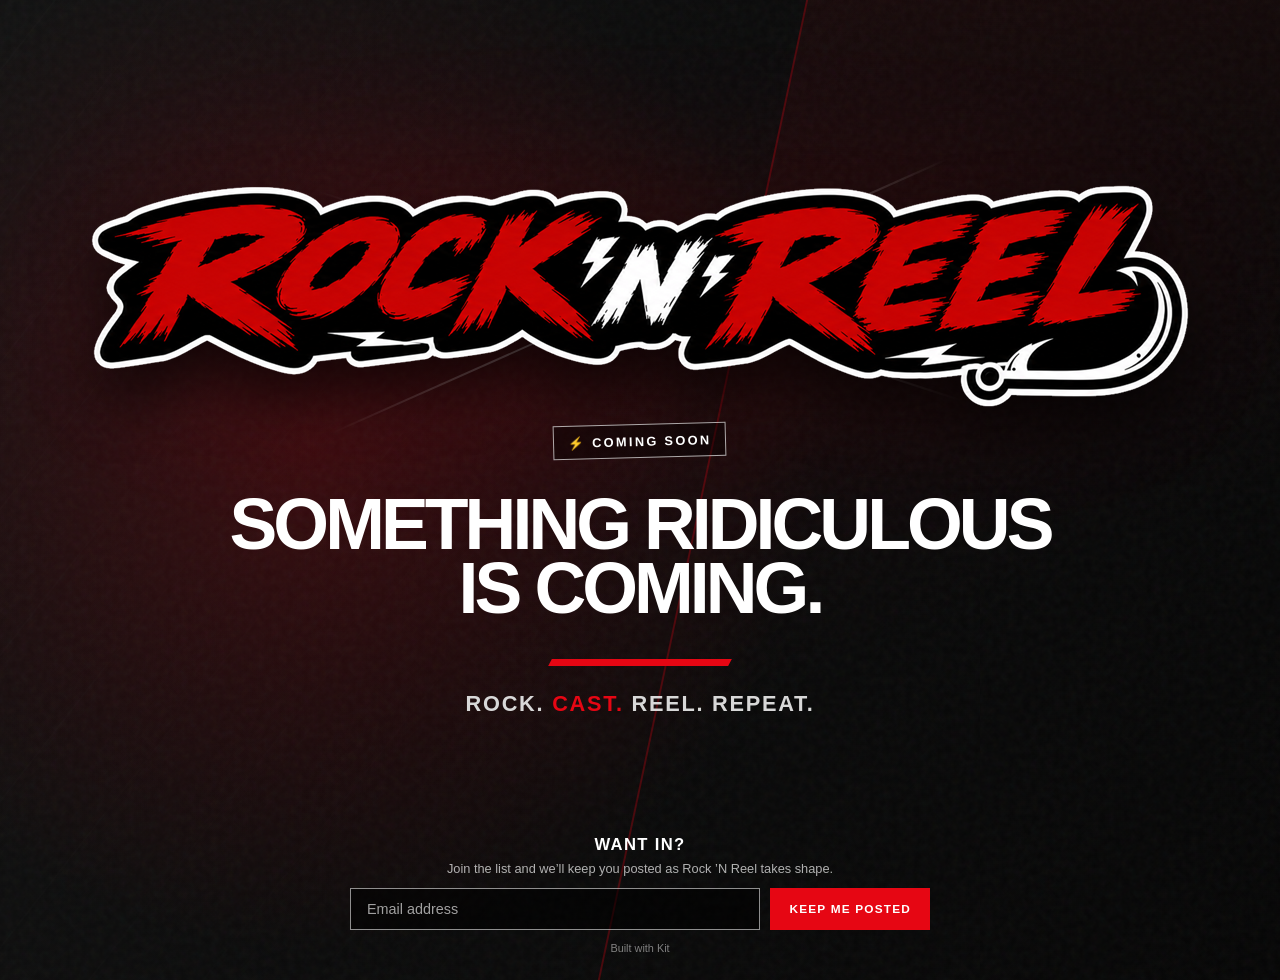
==== index.html @ 880ec42e "Fix Kit signup form structure" ====
<!doctype html>
<html lang="en">
<head>
  <meta charset="utf-8">
  <meta name="viewport" content="width=device-width, initial-scale=1">
  <title>Rock ’N Reel - Coming Soon</title>
  <meta name="description" content="Something ridiculous is coming. Rock. Cast. Reel. Repeat.">
  <meta name="theme-color" content="#0a0a0a">

  <link rel="icon" href="favicon-32.png" sizes="32x32" type="image/png">
  <link rel="shortcut icon" href="rock-n-reel-favicon.ico">
  <link rel="apple-touch-icon" href="webclip-180.png">
  <link rel="stylesheet" href="style.css">
  <script>
    document.addEventListener("DOMContentLoaded", function () {
      const hostname = window.location.hostname.toLowerCase();
      const isLiveSite = hostname === "getrockandreel.com" || hostname === "www.getrockandreel.com";
      const signupForm = document.querySelector(".signup-form");

      if (isLiveSite) {
        const kitScript = document.createElement("script");
        kitScript.src = "https://f.convertkit.com/ckjs/ck.5.js";
        document.head.appendChild(kitScript);
        return;
      }

      if (signupForm) {
        signupForm.addEventListener("submit", function (event) {
          event.preventDefault();
        });
      }
    });
  </script>
</head>
<body>
  <main class="teaser teaser-home">
    <div class="noise" aria-hidden="true"></div>

    <section class="hero" aria-labelledby="teaser-heading">
      <div class="hero-art">
        <span class="burst burst-one"></span>
        <span class="burst burst-two"></span>
        <img class="hero-logo" src="assets/rock-n-reel-h-logo.png" width="1120" height="244" alt="Rock ’N Reel">
      </div>

      <div class="hero-copy">
        <p class="eyebrow"><span aria-hidden="true">⚡</span> Coming Soon</p>
        <h1 id="teaser-heading">Something ridiculous<br>is coming.</h1>
        <p class="tagline">Rock. <span>Cast.</span> Reel. Repeat.</p>
      </div>

      <div class="signup">
        <h2>Want in?</h2>
        <p>Join the list and we’ll keep you posted as Rock ’N Reel takes shape.</p>

        <form
          action="https://app.kit.com/forms/9862928/subscriptions"
          class="seva-form formkit-form signup-form"
          method="post"
          data-sv-form="9862928"
          data-uid="51ef95fc87"
          data-format="inline"
          data-version="5"
          data-options="{&quot;settings&quot;:{&quot;after_subscribe&quot;:{&quot;action&quot;:&quot;message&quot;,&quot;success_message&quot;:&quot;You’re in. One quick email confirmation and you’re officially on the list.&quot;,&quot;redirect_url&quot;:&quot;&quot;},&quot;analytics&quot;:{&quot;google&quot;:null,&quot;fathom&quot;:null,&quot;facebook&quot;:null,&quot;segment&quot;:null,&quot;pinterest&quot;:null,&quot;sparkloop&quot;:null,&quot;googletagmanager&quot;:null},&quot;modal&quot;:{&quot;trigger&quot;:&quot;timer&quot;,&quot;scroll_percentage&quot;:null,&quot;timer&quot;:5,&quot;devices&quot;:&quot;all&quot;,&quot;show_once_every&quot;:15},&quot;powered_by&quot;:{&quot;show&quot;:true,&quot;url&quot;:&quot;https://kit.com/features/forms?utm_campaign=poweredby&amp;utm_content=form&amp;utm_medium=referral&amp;utm_source=dynamic&quot;},&quot;recaptcha&quot;:{&quot;enabled&quot;:true},&quot;return_visitor&quot;:{&quot;action&quot;:&quot;hide&quot;,&quot;custom_content&quot;:&quot;&quot;},&quot;slide_in&quot;:{&quot;display_in&quot;:&quot;bottom_right&quot;,&quot;trigger&quot;:&quot;timer&quot;,&quot;scroll_percentage&quot;:null,&quot;timer&quot;:5,&quot;devices&quot;:&quot;all&quot;,&quot;show_once_every&quot;:15},&quot;sticky_bar&quot;:{&quot;display_in&quot;:&quot;top&quot;,&quot;trigger&quot;:&quot;timer&quot;,&quot;scroll_percentage&quot;:null,&quot;timer&quot;:5,&quot;devices&quot;:&quot;all&quot;,&quot;show_once_every&quot;:15}},&quot;version&quot;:&quot;5&quot;}"
          min-width="400 500 600 700 800"
        >
          <div data-style="clean">
            <ul class="formkit-alert formkit-alert-error" data-element="errors" data-group="alert" aria-live="polite"></ul>
            <div class="seva-fields formkit-fields" data-element="fields" data-stacked="false">
              <div class="formkit-field">
                <label class="visually-hidden" for="signup-email">Email address</label>
                <input id="signup-email" class="formkit-input" name="email_address" type="email" autocomplete="email" placeholder="Email address" required>
              </div>
              <button class="formkit-submit" data-element="submit" type="submit">
                <div class="formkit-spinner" aria-hidden="true"><div></div><div></div><div></div></div>
                <span>Keep Me Posted</span>
              </button>
            </div>
            <div class="formkit-powered-by-convertkit-container">
              <a class="formkit-powered-by-convertkit" href="https://kit.com/features/forms?utm_campaign=poweredby&amp;utm_content=form&amp;utm_medium=referral&amp;utm_source=dynamic" data-element="powered-by" data-variant="dark" target="_blank" rel="nofollow noopener">Built with Kit</a>
            </div>
          </div>
        </form>
      </div>
    </section>
  </main>
</body>
</html>
---- style.css ----
:root {
  --rock-red: #e60613;
  --jet-black: #0a0a0a;
  --pure-white: #fff;
  --muted-white: #d8d8d8;
}

* { box-sizing: border-box; }

html,
body {
  margin: 0;
  min-height: 100%;
}

body {
  min-height: 100vh;
  overflow-x: hidden;
  background: var(--jet-black);
  color: var(--pure-white);
  font-family: Arial, Helvetica, sans-serif;
}

.teaser {
  position: relative;
  isolation: isolate;
  min-height: 100vh;
  min-height: 100svh;
  overflow: hidden;
  background:
    radial-gradient(circle at 24% 45%, rgba(230, 6, 19, 0.2), transparent 32rem),
    linear-gradient(115deg, #111 0%, var(--jet-black) 44%, #050505 100%);
}

.teaser-home {
  min-height: calc(100vh + 80px);
  min-height: calc(100svh + 80px);
}

.teaser::before,
.teaser::after {
  position: absolute;
  z-index: -1;
  content: "";
  pointer-events: none;
}

.teaser::before {
  inset: 0;
  opacity: 0.18;
  background-image: repeating-linear-gradient(128deg, transparent 0 42px, rgba(255, 255, 255, 0.05) 43px 44px, transparent 45px 90px);
  mask-image: linear-gradient(to right, #000, transparent 70%);
}

.teaser::after {
  top: -20%;
  right: -15%;
  width: 60vw;
  height: 140%;
  border-left: 2px solid rgba(230, 6, 19, 0.28);
  background: linear-gradient(155deg, rgba(230, 6, 19, 0.08), transparent 55%);
  transform: skewX(-12deg);
}

.noise {
  position: absolute;
  inset: 0;
  z-index: -1;
  opacity: 0.28;
  pointer-events: none;
  background-image: url("data:image/svg+xml,%3Csvg viewBox='0 0 160 160' xmlns='http://www.w3.org/2000/svg'%3E%3Cfilter id='n'%3E%3CfeTurbulence type='fractalNoise' baseFrequency='.8' numOctaves='3' stitchTiles='stitch'/%3E%3C/filter%3E%3Crect width='100%25' height='100%25' filter='url(%23n)' opacity='.16'/%3E%3C/svg%3E");
}

.hero {
  position: relative;
  width: min(100%, 1400px);
  min-height: 100vh;
  min-height: 100svh;
  margin: 0 auto;
  padding: clamp(28px, 5vh, 58px) clamp(24px, 6vw, 92px) clamp(30px, 6vh, 68px);
  display: flex;
  flex-direction: column;
  align-items: center;
  justify-content: center;
  gap: clamp(2px, 0.7vh, 8px);
  text-align: center;
}

.hero-art {
  position: relative;
  display: grid;
  place-items: center;
  width: 100%;
  min-width: 0;
}

.hero-art::before {
  position: absolute;
  width: min(82vw, 1050px);
  height: 60%;
  border-radius: 50%;
  content: "";
  background: var(--rock-red);
  filter: blur(95px);
  opacity: 0.18;
}

.hero-logo {
  position: relative;
  display: block;
  width: min(92vw, 1120px);
  height: auto;
  filter: drop-shadow(0 28px 30px rgba(0, 0, 0, 0.65));
  opacity: 0;
  animation: logo-in 850ms cubic-bezier(.16, 1, .3, 1) 100ms forwards;
}

.burst {
  position: absolute;
  width: 60%;
  height: 2px;
  background: linear-gradient(90deg, transparent, rgba(255, 255, 255, 0.55), transparent);
}

.burst-one { transform: rotate(18deg); }
.burst-two { transform: rotate(-24deg); }

.hero-copy {
  position: relative;
  z-index: 1;
  display: flex;
  flex-direction: column;
  align-items: center;
}

.eyebrow {
  width: fit-content;
  margin: 0 0 clamp(20px, 3vw, 34px);
  padding: 9px 14px 8px;
  border: 1px solid rgba(255, 255, 255, 0.65);
  background: rgba(0, 0, 0, 0.35);
  font-size: clamp(0.72rem, 1vw, 0.88rem);
  font-weight: 800;
  letter-spacing: 0.18em;
  text-transform: uppercase;
  transform: rotate(-1.5deg);
}

.eyebrow span,
.tagline span { color: var(--rock-red); }

h1 {
  max-width: 960px;
  margin: 0;
  font-size: clamp(2.6rem, 5.6vw, 5.8rem);
  line-height: 0.9;
  letter-spacing: -0.055em;
  text-transform: uppercase;
  text-wrap: balance;
}

h1::after {
  display: block;
  width: min(180px, 32%);
  height: 7px;
  margin: clamp(24px, 3vw, 38px) auto 0;
  content: "";
  background: var(--rock-red);
  transform: skewX(-28deg);
}

.tagline {
  margin: clamp(20px, 2vw, 30px) 0 0;
  color: var(--muted-white);
  font-size: clamp(1.05rem, 1.7vw, 1.55rem);
  font-weight: 700;
  letter-spacing: 0.08em;
  text-transform: uppercase;
}

.signup {
  position: absolute;
  left: 50%;
  bottom: -56px;
  width: min(calc(100% - 48px), 580px);
  transform: translateX(-50%);
}

.signup h2 {
  margin: 0;
  font-size: clamp(0.96rem, 1.3vw, 1.12rem);
  letter-spacing: 0.08em;
  text-transform: uppercase;
}

.signup > p {
  margin: 5px 0 10px;
  color: rgba(255, 255, 255, 0.68);
  font-size: clamp(0.78rem, 1vw, 0.88rem);
  line-height: 1.4;
}

.signup-form {
  width: 100%;
  max-width: none;
  margin: 0;
}

.signup-form .formkit-fields {
  display: grid;
  grid-template-columns: minmax(0, 1fr) auto;
  gap: 10px;
}

.signup-form .formkit-field {
  min-width: 0;
}

.signup-form .formkit-input {
  width: 100%;
  height: 42px;
  margin: 0;
  padding: 0 16px;
  border: 1px solid rgba(255, 255, 255, 0.55);
  border-radius: 0;
  outline: none;
  background: rgba(0, 0, 0, 0.56);
  color: var(--pure-white);
  font: inherit;
  font-size: 0.9rem;
  transition: border-color 160ms ease, box-shadow 160ms ease;
}

.signup-form .formkit-input::placeholder {
  color: rgba(255, 255, 255, 0.62);
}

.signup-form .formkit-input:focus {
  border-color: var(--pure-white);
  box-shadow: 0 0 0 2px var(--rock-red);
}

.signup-form .formkit-submit {
  position: relative;
  min-height: 42px;
  margin: 0;
  padding: 0 18px;
  border: 1px solid var(--rock-red);
  border-radius: 0;
  background: var(--rock-red);
  color: var(--pure-white);
  cursor: pointer;
  font: inherit;
  font-size: 0.74rem;
  font-weight: 800;
  letter-spacing: 0.1em;
  text-transform: uppercase;
  transition: background-color 160ms ease, border-color 160ms ease, color 160ms ease;
}

.signup-form .formkit-spinner {
  position: absolute;
  inset: 0;
  display: none;
  align-items: center;
  justify-content: center;
  gap: 4px;
}

.signup-form .formkit-spinner div {
  width: 7px;
  height: 7px;
  border-radius: 50%;
  background: currentColor;
  animation: signup-pulse 900ms ease-in-out infinite alternate;
}

.signup-form .formkit-spinner div:nth-child(2) { animation-delay: 150ms; }
.signup-form .formkit-spinner div:nth-child(3) { animation-delay: 300ms; }

.signup-form .formkit-submit[data-active] .formkit-spinner {
  display: flex;
}

.signup-form .formkit-submit[data-active] > span {
  opacity: 0;
}

@keyframes signup-pulse {
  from { opacity: 0.35; transform: scale(0.75); }
  to { opacity: 1; transform: scale(1); }
}

.signup-form .formkit-submit:hover,
.signup-form .formkit-submit:focus-visible {
  border-color: var(--pure-white);
  background: var(--pure-white);
  color: var(--jet-black);
  outline: none;
}

.signup-form .formkit-alert {
  margin: 0 0 10px;
  padding: 10px 12px;
  border: 1px solid var(--rock-red);
  color: var(--pure-white);
  font-size: 0.86rem;
  line-height: 1.35;
  list-style: none;
}

.signup-form .formkit-alert:empty {
  display: none;
}

.signup-form .formkit-alert-success {
  border-color: var(--pure-white);
}

.signup-form .formkit-powered-by-convertkit-container {
  margin-top: 8px;
}

.signup-form .formkit-powered-by-convertkit {
  color: rgba(255, 255, 255, 0.48);
  font-size: 0.68rem;
  text-decoration: none;
}

.signup-form .formkit-powered-by-convertkit:hover,
.signup-form .formkit-powered-by-convertkit:focus-visible {
  color: var(--pure-white);
}

.visually-hidden {
  position: absolute;
  width: 1px;
  height: 1px;
  padding: 0;
  margin: -1px;
  overflow: hidden;
  clip: rect(0, 0, 0, 0);
  white-space: nowrap;
  border: 0;
}

@keyframes logo-in {
  from {
    opacity: 0;
    transform: translate3d(-40px, 15px, 0) rotate(-5deg) scale(0.9);
  }
  to {
    opacity: 1;
    transform: translate3d(0, 0, 0) rotate(0) scale(1);
  }
}

@media (max-width: 900px) {
  .hero {
    padding: 30px 22px 42px;
    gap: 2px;
  }

  .hero-logo { width: min(94vw, 820px); }

  h1 { font-size: clamp(2.45rem, 9vw, 4.8rem); }
}

@media (max-width: 520px) {
  .teaser-home {
    min-height: 100vh;
    min-height: 100svh;
  }

  .hero { padding: 22px 18px 30px; }
  .hero-logo { width: min(94vw, 520px); }
  .eyebrow { margin-bottom: 18px; }
  h1 { font-size: clamp(2.35rem, 12vw, 3.6rem); }
  .tagline { font-size: clamp(0.86rem, 4vw, 1.05rem); }

  .signup {
    position: static;
    width: 100%;
    margin-top: 48px;
    transform: none;
  }

  .signup-form .formkit-fields {
    grid-template-columns: 1fr;
    gap: 8px;
  }

  .signup-form .formkit-input,
  .signup-form .formkit-submit {
    min-height: 44px;
    height: 44px;
  }
}

@media (prefers-reduced-motion: reduce) {
  .hero-logo {
    opacity: 1;
    animation: none;
    transform: none;
  }

  .signup-form .formkit-spinner div {
    animation: none;
  }
}

.error-page {
  display: grid;
  place-items: center;
  padding: 32px;
}

.confirmation-page {
  display: grid;
  place-items: center;
  padding: 32px;
}

.confirmation-copy {
  display: flex;
  flex-direction: column;
  align-items: center;
  width: min(100%, 900px);
  text-align: center;
}

.confirmation-logo {
  width: min(88vw, 760px);
  height: auto;
  margin-bottom: clamp(42px, 7vh, 72px);
  filter: drop-shadow(0 24px 28px rgba(0, 0, 0, 0.6));
}

.confirmation-copy h1 {
  font-size: clamp(3.2rem, 8vw, 7rem);
}

.confirmation-copy h1::after {
  margin-right: auto;
  margin-left: auto;
}

.confirmation-message {
  margin: clamp(22px, 3vw, 34px) 0 0;
  color: var(--pure-white);
  font-size: clamp(1rem, 1.7vw, 1.35rem);
}

.confirmation-teaser {
  margin: 8px 0 0;
  color: var(--muted-white);
  font-size: clamp(0.9rem, 1.3vw, 1.05rem);
}

.error-copy {
  display: flex;
  flex-direction: column;
  align-items: center;
  max-width: 850px;
  text-align: center;
}

.error-logo {
  width: min(78vw, 460px);
  height: auto;
  margin-bottom: 34px;
}

.error-copy h1::after {
  margin-right: auto;
  margin-left: auto;
}

.home-link {
  margin-top: 30px;
  padding: 13px 18px;
  border: 1px solid var(--pure-white);
  color: var(--pure-white);
  font-weight: 800;
  letter-spacing: 0.08em;
  text-decoration: none;
  text-transform: uppercase;
  transition: background-color 160ms ease, color 160ms ease;
}

.home-link:hover,
.home-link:focus-visible {
  background: var(--pure-white);
  color: var(--jet-black);
}
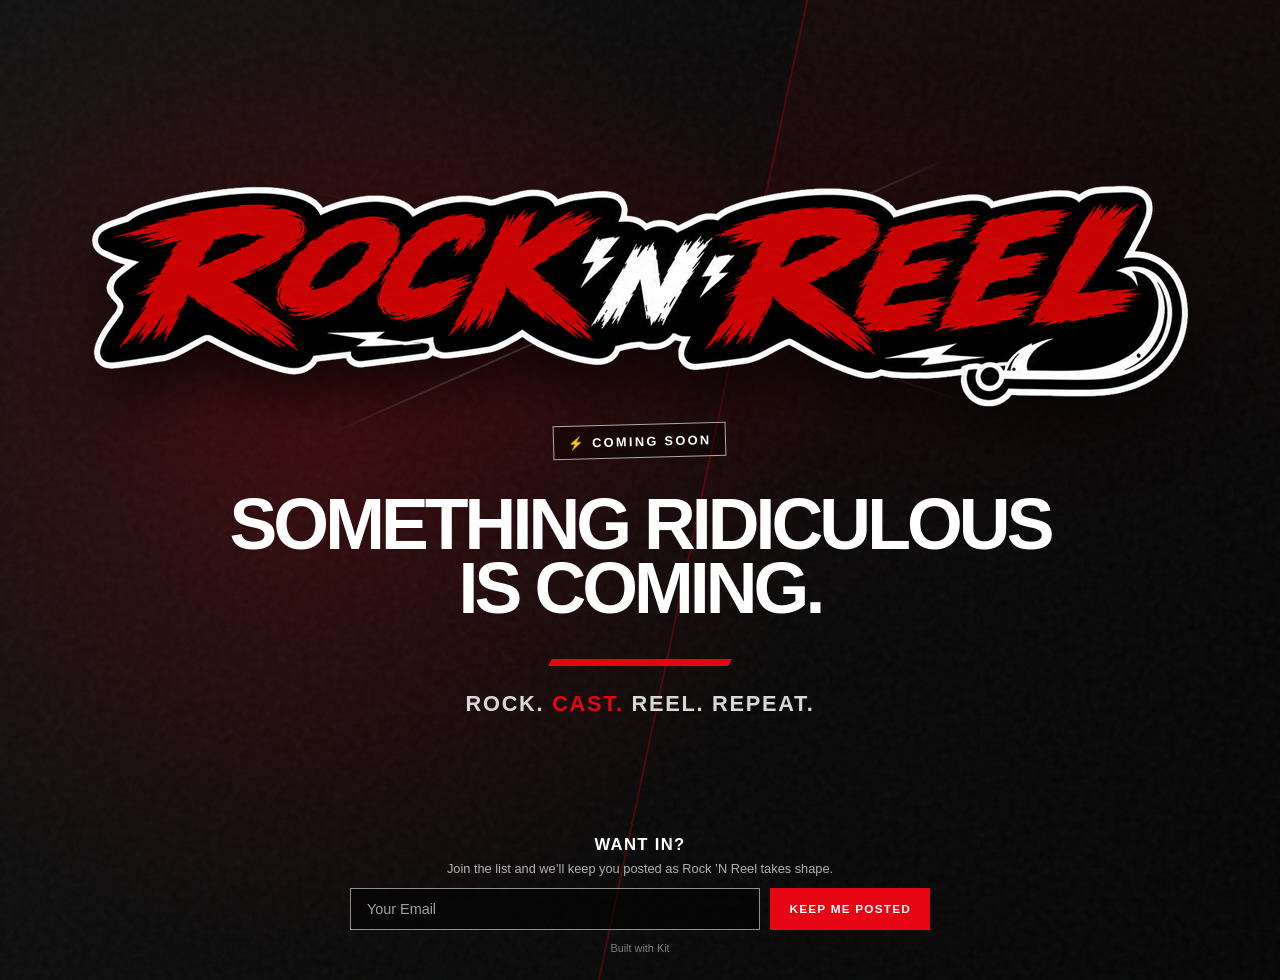
==== commit e54c4aba: "Use latest Kit signup embed behavior" ====
--- a/index.html
+++ b/index.html
@@ -12,24 +12,18 @@
   <link rel="apple-touch-icon" href="webclip-180.png">
   <link rel="stylesheet" href="style.css">
   <script>
-    document.addEventListener("DOMContentLoaded", function () {
-      const hostname = window.location.hostname.toLowerCase();
-      const isLiveSite = hostname === "getrockandreel.com" || hostname === "www.getrockandreel.com";
-      const signupForm = document.querySelector(".signup-form");
+    const rnrHostname = window.location.hostname.toLowerCase();
+    const isRnrLiveSite = rnrHostname === "getrockandreel.com" || rnrHostname === "www.getrockandreel.com";
 
-      if (isLiveSite) {
-        const kitScript = document.createElement("script");
-        kitScript.src = "https://f.convertkit.com/ckjs/ck.5.js";
-        document.head.appendChild(kitScript);
-        return;
-      }
-
-      if (signupForm) {
-        signupForm.addEventListener("submit", function (event) {
+    if (isRnrLiveSite) {
+      document.write('<script src="https://f.convertkit.com/ckjs/ck.5.js"><\/script>');
+    } else {
+      document.addEventListener("DOMContentLoaded", function () {
+        document.querySelector(".signup-form")?.addEventListener("submit", function (event) {
           event.preventDefault();
         });
-      }
-    });
+      });
+    }
   </script>
 </head>
 <body>
@@ -61,7 +55,7 @@
           data-uid="51ef95fc87"
           data-format="inline"
           data-version="5"
-          data-options="{&quot;settings&quot;:{&quot;after_subscribe&quot;:{&quot;action&quot;:&quot;message&quot;,&quot;success_message&quot;:&quot;You’re in. One quick email confirmation and you’re officially on the list.&quot;,&quot;redirect_url&quot;:&quot;&quot;},&quot;analytics&quot;:{&quot;google&quot;:null,&quot;fathom&quot;:null,&quot;facebook&quot;:null,&quot;segment&quot;:null,&quot;pinterest&quot;:null,&quot;sparkloop&quot;:null,&quot;googletagmanager&quot;:null},&quot;modal&quot;:{&quot;trigger&quot;:&quot;timer&quot;,&quot;scroll_percentage&quot;:null,&quot;timer&quot;:5,&quot;devices&quot;:&quot;all&quot;,&quot;show_once_every&quot;:15},&quot;powered_by&quot;:{&quot;show&quot;:true,&quot;url&quot;:&quot;https://kit.com/features/forms?utm_campaign=poweredby&amp;utm_content=form&amp;utm_medium=referral&amp;utm_source=dynamic&quot;},&quot;recaptcha&quot;:{&quot;enabled&quot;:true},&quot;return_visitor&quot;:{&quot;action&quot;:&quot;hide&quot;,&quot;custom_content&quot;:&quot;&quot;},&quot;slide_in&quot;:{&quot;display_in&quot;:&quot;bottom_right&quot;,&quot;trigger&quot;:&quot;timer&quot;,&quot;scroll_percentage&quot;:null,&quot;timer&quot;:5,&quot;devices&quot;:&quot;all&quot;,&quot;show_once_every&quot;:15},&quot;sticky_bar&quot;:{&quot;display_in&quot;:&quot;top&quot;,&quot;trigger&quot;:&quot;timer&quot;,&quot;scroll_percentage&quot;:null,&quot;timer&quot;:5,&quot;devices&quot;:&quot;all&quot;,&quot;show_once_every&quot;:15}},&quot;version&quot;:&quot;5&quot;}"
+          data-options="{&quot;settings&quot;:{&quot;after_subscribe&quot;:{&quot;action&quot;:&quot;message&quot;,&quot;success_message&quot;:&quot;You’re in. One quick email confirmation and you’re officially on the list.&quot;,&quot;redirect_url&quot;:&quot;&quot;},&quot;analytics&quot;:{&quot;google&quot;:null,&quot;fathom&quot;:null,&quot;facebook&quot;:null,&quot;segment&quot;:null,&quot;pinterest&quot;:null,&quot;sparkloop&quot;:null,&quot;googletagmanager&quot;:null},&quot;modal&quot;:{&quot;trigger&quot;:&quot;timer&quot;,&quot;scroll_percentage&quot;:null,&quot;timer&quot;:5,&quot;devices&quot;:&quot;all&quot;,&quot;show_once_every&quot;:15},&quot;powered_by&quot;:{&quot;show&quot;:true,&quot;url&quot;:&quot;https://kit.com/features/forms?utm_campaign=poweredby&amp;utm_content=form&amp;utm_medium=referral&amp;utm_source=dynamic&quot;},&quot;recaptcha&quot;:{&quot;enabled&quot;:true},&quot;return_visitor&quot;:{&quot;action&quot;:&quot;custom_content&quot;,&quot;custom_content&quot;:&quot;You’re already on the list 🤘\nWe’ll keep you posted when Rock ’N Reel has something worth shouting about.&quot;},&quot;slide_in&quot;:{&quot;display_in&quot;:&quot;bottom_right&quot;,&quot;trigger&quot;:&quot;timer&quot;,&quot;scroll_percentage&quot;:null,&quot;timer&quot;:5,&quot;devices&quot;:&quot;all&quot;,&quot;show_once_every&quot;:15},&quot;sticky_bar&quot;:{&quot;display_in&quot;:&quot;top&quot;,&quot;trigger&quot;:&quot;timer&quot;,&quot;scroll_percentage&quot;:null,&quot;timer&quot;:5,&quot;devices&quot;:&quot;all&quot;,&quot;show_once_every&quot;:15}},&quot;version&quot;:&quot;5&quot;}"
           min-width="400 500 600 700 800"
         >
           <div data-style="clean">
@@ -69,7 +63,7 @@
             <div class="seva-fields formkit-fields" data-element="fields" data-stacked="false">
               <div class="formkit-field">
                 <label class="visually-hidden" for="signup-email">Email address</label>
-                <input id="signup-email" class="formkit-input" name="email_address" type="email" autocomplete="email" placeholder="Email address" required>
+                <input id="signup-email" class="formkit-input" name="email_address" type="email" autocomplete="email" aria-label="Your Email" placeholder="Your Email" required>
               </div>
               <button class="formkit-submit" data-element="submit" type="submit">
                 <div class="formkit-spinner" aria-hidden="true"><div></div><div></div><div></div></div>
--- a/style.css
+++ b/style.css
@@ -317,6 +317,15 @@
   border-color: var(--pure-white);
 }
 
+.signup-form .seva-custom-content {
+  padding: 12px;
+  color: var(--muted-white);
+  font-size: 0.86rem;
+  line-height: 1.45;
+  text-align: center;
+  white-space: pre-line;
+}
+
 .signup-form .formkit-powered-by-convertkit-container {
   margin-top: 8px;
 }
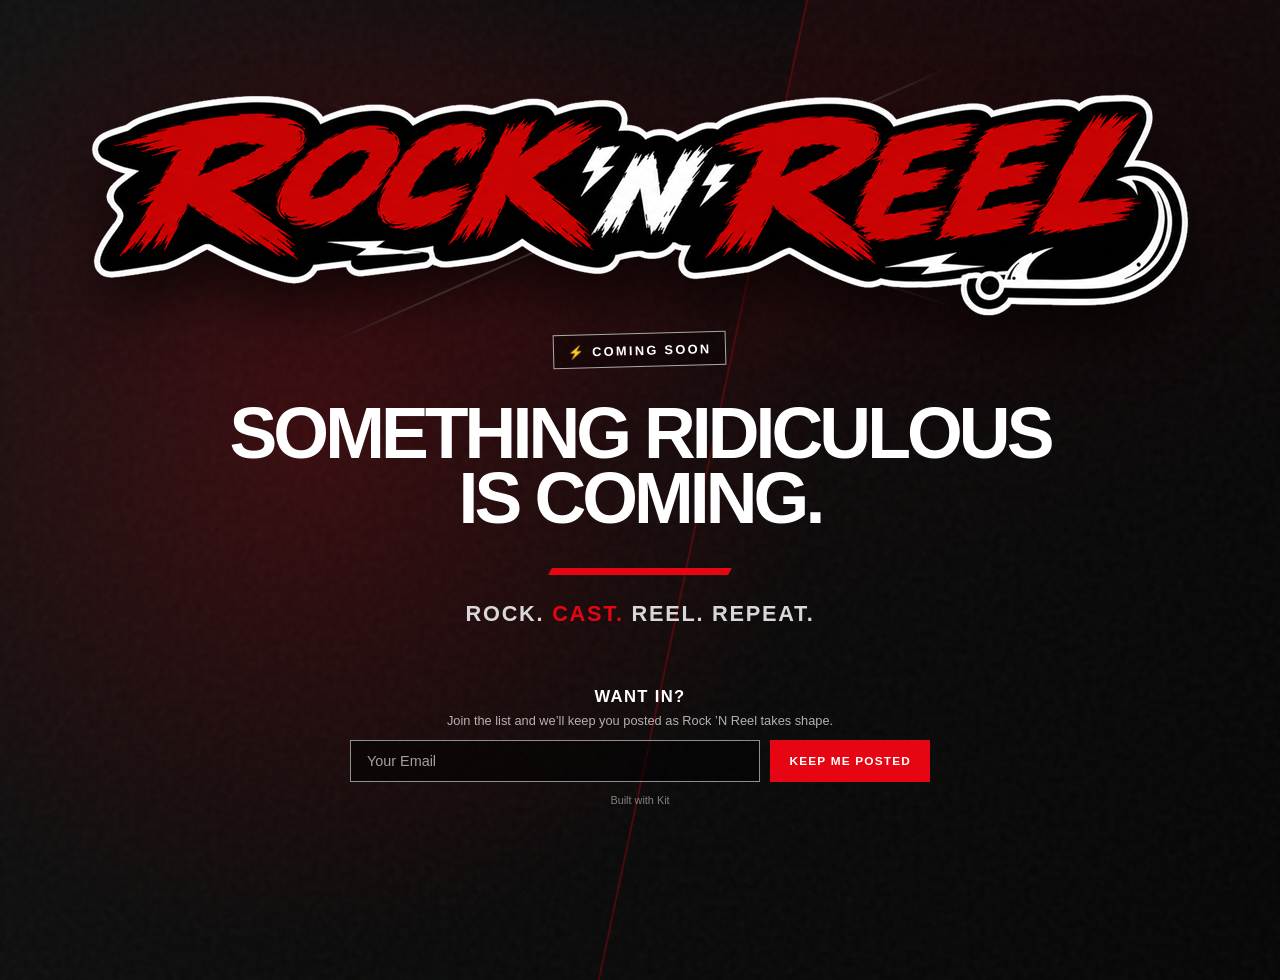
==== commit 4452f2b9: "Add Cloudflare Web Analytics" ====
--- a/index.html
+++ b/index.html
@@ -78,5 +78,8 @@
       </div>
     </section>
   </main>
+  <!-- Cloudflare Web Analytics -->
+  <script type="module" src="https://static.cloudflareinsights.com/beacon.min.js" data-cf-beacon='{"token":"14f0848816214ab6982079dc518ba7c0"}'></script>
+  <!-- End Cloudflare Web Analytics -->
 </body>
 </html>
--- a/style.css
+++ b/style.css
@@ -179,11 +179,9 @@
 }
 
 .signup {
-  position: absolute;
-  left: 50%;
-  bottom: -56px;
   width: min(calc(100% - 48px), 580px);
-  transform: translateX(-50%);
+  margin-top: clamp(40px, 6vh, 64px);
+  flex: 0 0 auto;
 }
 
 .signup h2 {
@@ -388,10 +386,8 @@
   .tagline { font-size: clamp(0.86rem, 4vw, 1.05rem); }
 
   .signup {
-    position: static;
     width: 100%;
     margin-top: 48px;
-    transform: none;
   }
 
   .signup-form .formkit-fields {
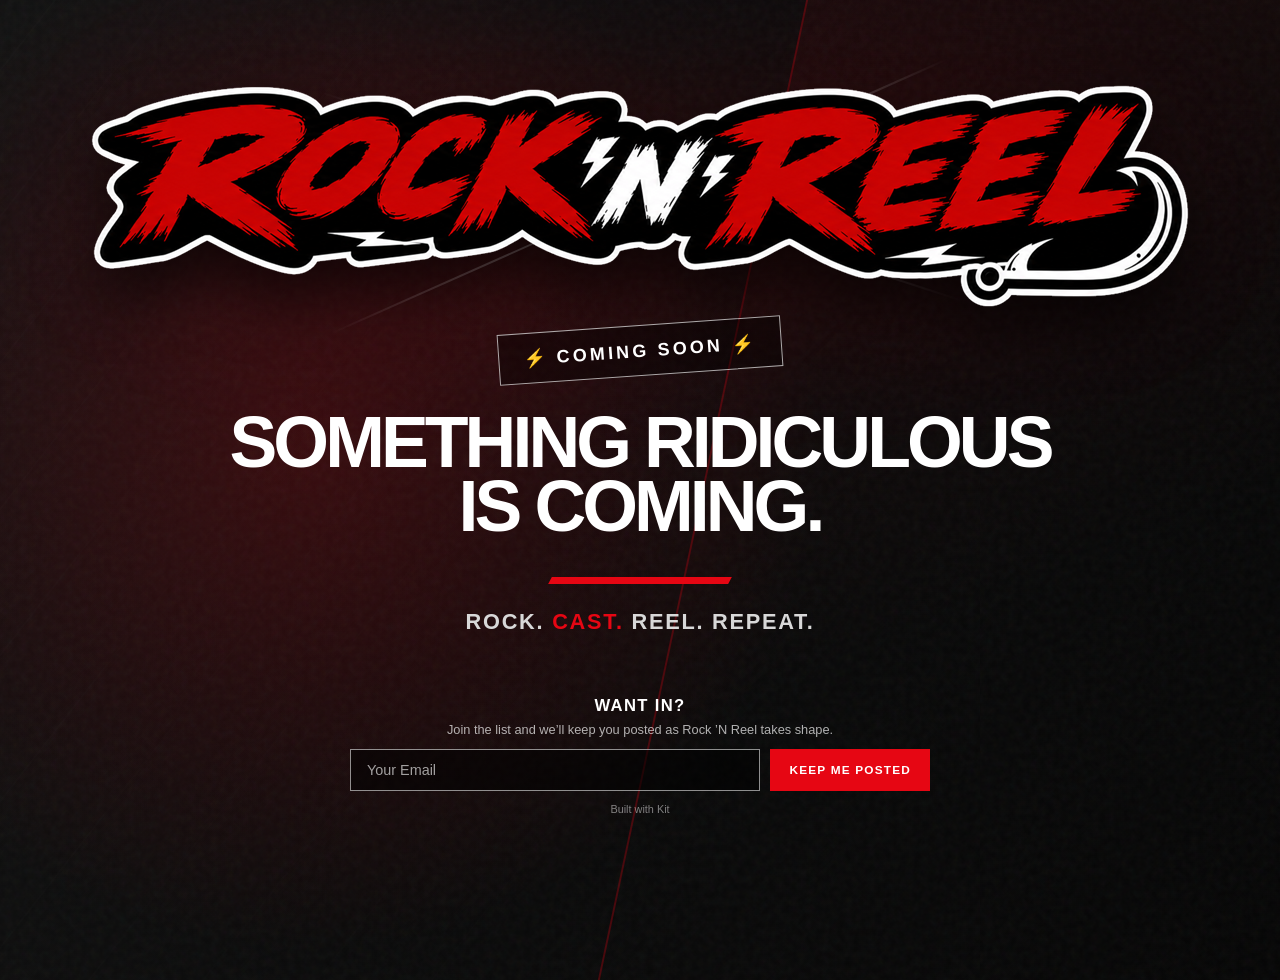
==== commit d95a68cf: "Make coming soon badge wilder" ====
--- a/index.html
+++ b/index.html
@@ -38,7 +38,7 @@
       </div>
 
       <div class="hero-copy">
-        <p class="eyebrow"><span aria-hidden="true">⚡</span> Coming Soon</p>
+        <p class="eyebrow"><span aria-hidden="true">⚡</span> Coming Soon <span aria-hidden="true">⚡</span></p>
         <h1 id="teaser-heading">Something ridiculous<br>is coming.</h1>
         <p class="tagline">Rock. <span>Cast.</span> Reel. Repeat.</p>
       </div>
--- a/style.css
+++ b/style.css
@@ -136,14 +136,14 @@
 .eyebrow {
   width: fit-content;
   margin: 0 0 clamp(20px, 3vw, 34px);
-  padding: 9px 14px 8px;
+  padding: 14px 24px 13px;
   border: 1px solid rgba(255, 255, 255, 0.65);
   background: rgba(0, 0, 0, 0.35);
-  font-size: clamp(0.72rem, 1vw, 0.88rem);
+  font-size: clamp(0.9rem, 1.4vw, 1.15rem);
   font-weight: 800;
   letter-spacing: 0.18em;
   text-transform: uppercase;
-  transform: rotate(-1.5deg);
+  transform: rotate(-4deg);
 }
 
 .eyebrow span,
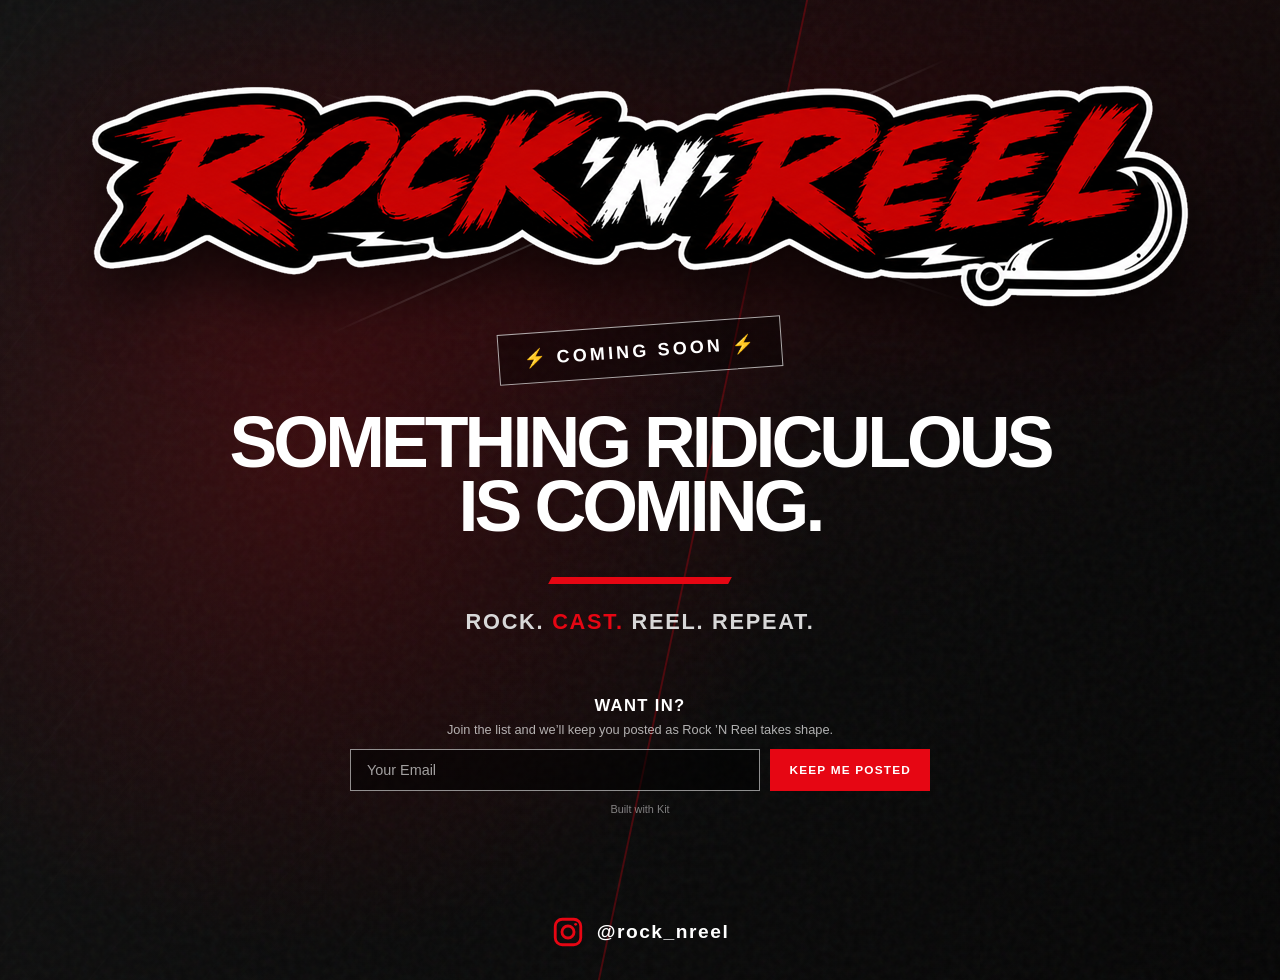
==== commit 279213c7: "Add Instagram link to homepage footer" ====
--- a/index.html
+++ b/index.html
@@ -77,6 +77,17 @@
         </form>
       </div>
     </section>
+
+    <footer class="social-footer">
+      <a class="instagram-link" href="https://www.instagram.com/rock_nreel/" target="_blank" rel="noopener noreferrer" aria-label="Follow Rock ’N Reel on Instagram at @rock_nreel">
+        <svg class="instagram-icon" viewBox="0 0 24 24" aria-hidden="true">
+          <rect x="3" y="3" width="18" height="18" rx="5"></rect>
+          <circle cx="12" cy="12" r="4.25"></circle>
+          <circle class="instagram-icon-dot" cx="17.4" cy="6.6" r="1"></circle>
+        </svg>
+        <span>@rock_nreel</span>
+      </a>
+    </footer>
   </main>
   <!-- Cloudflare Web Analytics -->
   <script type="module" src="https://static.cloudflareinsights.com/beacon.min.js" data-cf-beacon='{"token":"14f0848816214ab6982079dc518ba7c0"}'></script>
--- a/style.css
+++ b/style.css
@@ -339,6 +339,49 @@
   color: var(--pure-white);
 }
 
+.social-footer {
+  position: relative;
+  z-index: 1;
+  display: flex;
+  min-height: 80px;
+  align-items: center;
+  justify-content: center;
+  padding: 12px 24px 28px;
+}
+
+.instagram-link {
+  display: inline-flex;
+  align-items: center;
+  gap: 12px;
+  color: var(--pure-white);
+  font-size: clamp(1rem, 1.5vw, 1.2rem);
+  font-weight: 700;
+  letter-spacing: 0.08em;
+  text-decoration: none;
+  transition: color 160ms ease, transform 160ms ease;
+}
+
+.instagram-icon {
+  width: 34px;
+  height: 34px;
+  overflow: visible;
+  color: var(--rock-red);
+  fill: none;
+  stroke: currentColor;
+  stroke-width: 2;
+}
+
+.instagram-icon-dot {
+  fill: currentColor;
+  stroke: none;
+}
+
+.instagram-link:hover,
+.instagram-link:focus-visible {
+  color: var(--rock-red);
+  transform: translateY(-2px);
+}
+
 .visually-hidden {
   position: absolute;
   width: 1px;
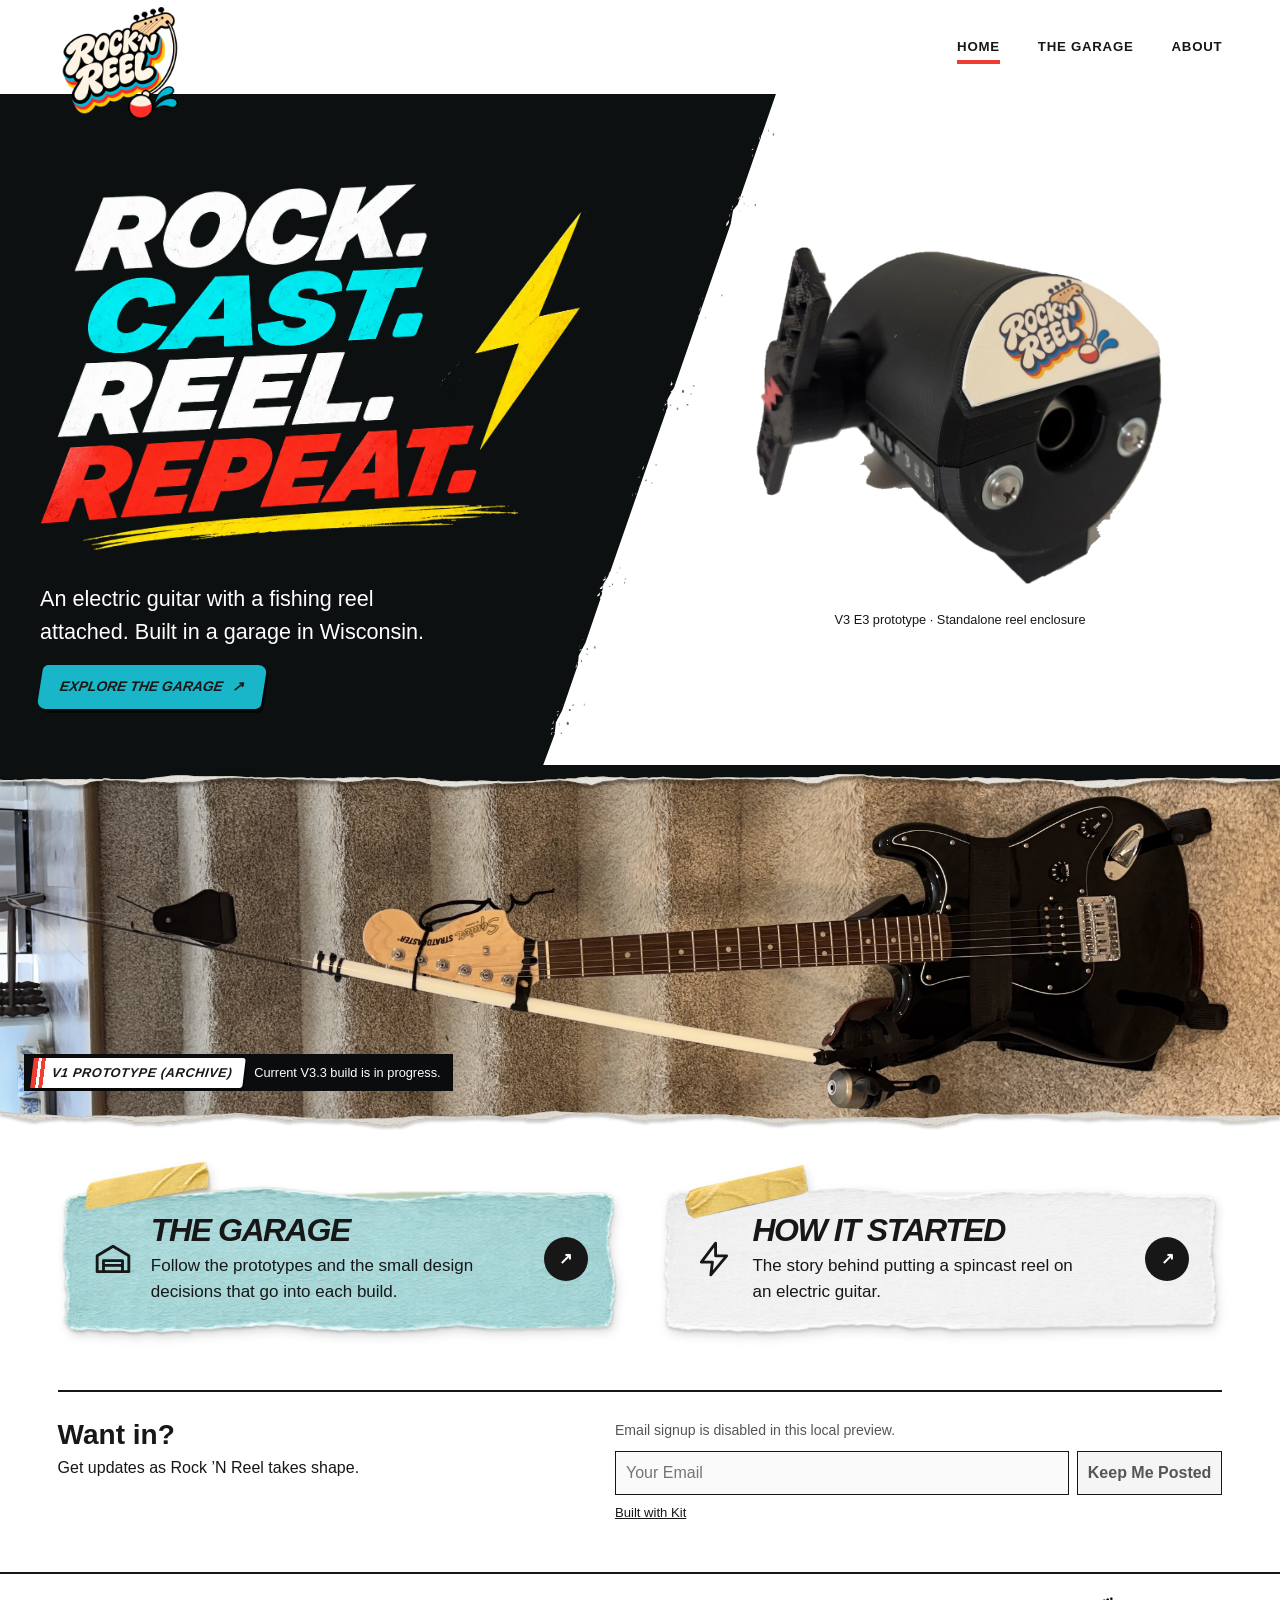
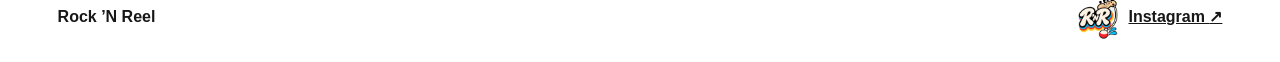
==== commit dc20c548: "Refresh Rock N Reel homepage and Garage" ====
--- a/index.html
+++ b/index.html
@@ -3,52 +3,75 @@
 <head>
   <meta charset="utf-8">
   <meta name="viewport" content="width=device-width, initial-scale=1">
-  <title>Rock ’N Reel - Coming Soon</title>
-  <meta name="description" content="Something ridiculous is coming. Rock. Cast. Reel. Repeat.">
-  <meta name="theme-color" content="#0a0a0a">
-
-  <link rel="icon" href="favicon-32.png" sizes="32x32" type="image/png">
+  <meta name="theme-color" content="#171717">
+  <title>Rock ’N Reel | Rock. Cast. Reel. Repeat.</title>
+  <link rel="icon" href="favicon-32.png" type="image/png">
   <link rel="shortcut icon" href="rock-n-reel-favicon.ico">
   <link rel="apple-touch-icon" href="webclip-180.png">
   <link rel="stylesheet" href="style.css">
-  <script>
-    const rnrHostname = window.location.hostname.toLowerCase();
-    const isRnrLiveSite = rnrHostname === "getrockandreel.com" || rnrHostname === "www.getrockandreel.com";
-
-    if (isRnrLiveSite) {
-      document.write('<script src="https://f.convertkit.com/ckjs/ck.5.js"><\/script>');
-    } else {
-      document.addEventListener("DOMContentLoaded", function () {
-        document.querySelector(".signup-form")?.addEventListener("submit", function (event) {
-          event.preventDefault();
-        });
-      });
-    }
-  </script>
+  <link rel="stylesheet" href="homepage-variations.css">
+  <script src="integrations.js" defer></script>
 </head>
-<body>
-  <main class="teaser teaser-home">
-    <div class="noise" aria-hidden="true"></div>
-
-    <section class="hero" aria-labelledby="teaser-heading">
-      <div class="hero-art">
-        <span class="burst burst-one"></span>
-        <span class="burst burst-two"></span>
-        <img class="hero-logo" src="assets/rock-n-reel-h-logo.png" width="1120" height="244" alt="Rock ’N Reel">
+<body class="home punk punk-a punk-d main-home">
+  <a class="skip-link" href="#main">Skip to content</a>
+  <header class="site-header">
+    <div class="frame masthead">
+      <a class="brand" href="index.html"><img src="assets/branding/rock-n-reel-logo-transparent.png" width="1328" height="1184" alt="Rock ’N Reel"></a>
+      <nav aria-label="Main navigation">
+      <a href="index.html" aria-current="page">Home</a>
+      <a href="garage/index.html">The Garage</a>
+      <a href="about.html">About</a>
+      </nav>
+    </div>
+  </header>
+  <main id="main" class="">
+    <section class="punk-hero hero hero-split">
+      <div class="hero-copy hero-left">
+        <h1><img src="assets/version-d-kit/headline-art.webp" width="1329" height="889" alt="Rock. Cast. Reel. Repeat."></h1>
+        <p>An electric guitar with a fishing reel attached. Built in a garage in Wisconsin.</p>
+        <a class="button" href="garage/index.html">Explore The Garage <span aria-hidden="true">↗</span></a>
       </div>
-
-      <div class="hero-copy">
-        <p class="eyebrow"><span aria-hidden="true">⚡</span> Coming Soon <span aria-hidden="true">⚡</span></p>
-        <h1 id="teaser-heading">Something ridiculous<br>is coming.</h1>
-        <p class="tagline">Rock. <span>Cast.</span> Reel. Repeat.</p>
+      <figure class="photo reel-photo hero-right">
+        <div class="reel-stage">
+          <img src="assets/version-d-kit/reel-v3e3-original-photo-cutout.webp" width="1004" height="858" alt="Three-quarter view of the black V3 E3 enclosure with its Rock ’N Reel badge and line opening" fetchpriority="high">
+        </div>
+        <figcaption>V3 E3 prototype · Standalone reel enclosure</figcaption>
+      </figure>
+    </section>
+    <section class="full-guitar" aria-label="Full prototype panorama">
+      <figure class="photo">
+        <div class="paper-edge upper" aria-hidden="true"></div>
+        <div class="guitar-panorama">
+          <img src="assets/photos/archive-v1/v1-full-guitar-horizontal.jpg" width="2016" height="1512" alt="Full black electric guitar with the V1 reel and fishing rod attached, laid across carpeted steps">
+        </div>
+        <div class="paper-edge lower" aria-hidden="true"></div>
+        <figcaption><strong class="archive-stamp">V1 PROTOTYPE (ARCHIVE)</strong><span>Current V3.3 build is in progress.</span></figcaption>
+      </figure>
+    </section>
+    <div class="frame cards home-cards">
+    <article class="card blue">
+      <div class="card-copy">
+        <span class="card-icon" aria-hidden="true"><svg viewBox="0 0 24 24"><path d="M2 10l10-6 10 6v10H2z M6 20v-7h12v7 M6 16h12" stroke-linejoin="round" /></svg></span>
+        <h2>The Garage</h2>
+        <p>Follow the prototypes and the small design decisions that go into each build.</p>
+        <a class="text-link" href="garage/index.html"><span class="sr-only">See the builds </span><span aria-hidden="true">&#8599;</span></a>
       </div>
-
-      <div class="signup">
-        <h2>Want in?</h2>
-        <p>Join the list and we’ll keep you posted as Rock ’N Reel takes shape.</p>
-
-        <form
-          action="https://app.kit.com/forms/9862928/subscriptions"
+    </article>
+    <article class="card yellow">
+      <div class="card-copy">
+        <span class="card-icon" aria-hidden="true"><svg viewBox="0 0 24 24"><path d="M13 2L4 14h7l-1 8 10-12h-7z" stroke-linejoin="round" /></svg></span>
+        <h2>How it started</h2>
+        <p>The story behind putting a spincast reel on an electric guitar.</p>
+        <a class="text-link" href="about.html"><span class="sr-only">Read the story </span><span aria-hidden="true">&#8599;</span></a>
+      </div>
+    </article>
+    </div>
+    <section class="signup frame" aria-labelledby="signup-heading">
+      <div><h2 id="signup-heading">Want in?</h2><p>Get updates as Rock ’N Reel takes shape.</p></div>
+      <div>
+        <p id="signup-status">Email signup is disabled in this local preview.</p>
+        <form aria-describedby="signup-status"
+          data-action="https://app.kit.com/forms/9862928/subscriptions"
           class="seva-form formkit-form signup-form"
           method="post"
           data-sv-form="9862928"
@@ -62,10 +85,10 @@
             <ul class="formkit-alert formkit-alert-error" data-element="errors" data-group="alert" aria-live="polite"></ul>
             <div class="seva-fields formkit-fields" data-element="fields" data-stacked="false">
               <div class="formkit-field">
-                <label class="visually-hidden" for="signup-email">Email address</label>
-                <input id="signup-email" class="formkit-input" name="email_address" type="email" autocomplete="email" aria-label="Your Email" placeholder="Your Email" required>
+                <label class="sr-only" for="signup-email">Email address</label>
+                <input id="signup-email" disabled class="formkit-input" name="email_address" type="email" autocomplete="email" aria-label="Your Email" placeholder="Your Email" required>
               </div>
-              <button class="formkit-submit" data-element="submit" type="submit">
+              <button class="formkit-submit" disabled data-element="submit" type="submit">
                 <div class="formkit-spinner" aria-hidden="true"><div></div><div></div><div></div></div>
                 <span>Keep Me Posted</span>
               </button>
@@ -77,20 +100,10 @@
         </form>
       </div>
     </section>
-
-    <footer class="social-footer">
-      <a class="instagram-link" href="https://www.instagram.com/rock_nreel/" target="_blank" rel="noopener noreferrer" aria-label="Follow Rock ’N Reel on Instagram at @rock_nreel">
-        <svg class="instagram-icon" viewBox="0 0 24 24" aria-hidden="true">
-          <rect x="3" y="3" width="18" height="18" rx="5"></rect>
-          <circle cx="12" cy="12" r="4.25"></circle>
-          <circle class="instagram-icon-dot" cx="17.4" cy="6.6" r="1"></circle>
-        </svg>
-        <span>@rock_nreel</span>
-      </a>
-    </footer>
   </main>
-  <!-- Cloudflare Web Analytics -->
-  <script type="module" src="https://static.cloudflareinsights.com/beacon.min.js" data-cf-beacon='{"token":"14f0848816214ab6982079dc518ba7c0"}'></script>
-  <!-- End Cloudflare Web Analytics -->
+  <footer class="site-footer"><div class="frame footer-inner">
+    <span>Rock ’N Reel</span>
+    <a href="https://www.instagram.com/rock_nreel/" rel="noopener noreferrer" class="instagram-link"><img src="assets/branding/rock-n-reel-rr-favicon-512.png" width="60" height="60" alt=""><span>Instagram <span aria-hidden="true">&#8599;</span></span></a>
+  </div></footer>
 </body>
 </html>
--- a/style.css
+++ b/style.css
@@ -1,543 +1,440 @@
 :root {
-  --rock-red: #e60613;
-  --jet-black: #0a0a0a;
-  --pure-white: #fff;
-  --muted-white: #d8d8d8;
-}
-
+  --ink: #171717;
+  --white: #fff;
+  --blue: #19b6c9;
+  --red: #ef3d32;
+  --yellow: #f7c843;
+  --cream: #fff4de;
+  --line: #d6d6d6;
+  --muted: #555;
+  --heading: "Arial Black", "Segoe UI Black", Arial, sans-serif;
+}
 * { box-sizing: border-box; }
-
-html,
 body {
   margin: 0;
-  min-height: 100%;
+  min-height: 100vh;
+  display: flex;
+  flex-direction: column;
+  background: var(--white);
+  color: var(--ink);
+  font: 1rem/1.55 Arial, Helvetica, sans-serif;
+}
+main { flex: 1; }
+h1, h2, p, figure { margin: 0; }
+h1, h2 { font-family: var(--heading); font-weight: 900; line-height: 1; }
+a { color: inherit; }
+img { display: block; max-width: 100%; height: auto; }
+button, input { font: inherit; }
+:focus-visible { outline: 3px solid var(--ink); outline-offset: 4px; }
+.frame { width: min(1200px, calc(100% - 2 * clamp(16px, 5vw, 64px))); margin-inline: auto; }
+.site-header { border-bottom: 2px solid var(--ink); }
+.masthead, .footer-inner {
+  display: flex;
+  align-items: center;
+  justify-content: space-between;
+  gap: 16px 32px;
+  flex-wrap: wrap;
+  padding-block: 17px;
+}
+.brand { width: min(244px, 75vw); }
+nav { display: flex; gap: clamp(14px, 3vw, 36px); flex-wrap: wrap; }
+nav a { text-decoration: none; font-weight: 800; padding-block: 7px; }
+nav a:hover, nav a[aria-current] { box-shadow: inset 0 -4px var(--blue); }
+.site-footer { border-top: 2px solid var(--ink); margin-top: auto; font-weight: 700; }
+.footer-inner { padding-block: 22px; }
+.hero {
+  display: grid;
+  grid-template-columns: 1.1fr 1fr;
+  align-items: center;
+  gap: clamp(24px, 4vw, 56px);
+  padding-block: clamp(36px, 7vw, 92px) clamp(40px, 6vw, 72px);
+}
+.hero h1 {
+  font-size: clamp(2.2rem, 5.5vw, 5rem);
+  letter-spacing: -.075em;
+  line-height: .98;
+}
+.hero h1 span { text-decoration: underline var(--red) .13em; text-underline-offset: .12em; }
+.hero-copy p { margin-block: 26px 22px; max-width: 29ch; font-size: clamp(1.05rem, 2vw, 1.35rem); }
+.button, .text-link { display: inline-flex; align-items: center; gap: 9px; font-weight: 800; }
+.button {
+  background: var(--blue);
+  border: 2px solid var(--ink);
+  box-shadow: 4px 4px var(--ink);
+  padding: 10px 15px;
+  text-decoration: none;
+}
+.button:hover { background: var(--yellow); }
+.text-link, .back-link { text-decoration-thickness: 2px; text-underline-offset: .22em; }
+.text-link:hover, .back-link:hover { text-decoration-color: var(--red); }
+.photo-placeholder, .photo img { width: 100%; border: 2px solid var(--ink); }
+.photo img { object-fit: contain; background: #f4f4f4; }
+.reel-photo img, .photo-placeholder.reel { aspect-ratio: 4 / 3; }
+.full-guitar img, .photo-placeholder.guitar { aspect-ratio: 3.65 / 1; }
+.photo-placeholder {
+  display: grid;
+  place-content: center;
+  justify-items: center;
+  gap: 7px;
+  padding: 16px;
+  text-align: center;
+  background: repeating-linear-gradient(-45deg, #f8f8f8 0 10px, #eee 10px 11px);
+}
+.photo-placeholder.reel { box-shadow: 8px 8px var(--blue); }
+.photo-placeholder span, .article-meta {
+  font: 700 .79rem/1.4 "Courier New", monospace;
+  text-transform: uppercase;
+  letter-spacing: .09em;
+}
+.photo-placeholder span { background: var(--white); border: 1px solid var(--ink); padding: 3px 8px; }
+.photo-placeholder strong { font-size: clamp(.95rem, 2.3vw, 1.4rem); }
+figcaption { color: var(--muted); margin-top: 12px; font-size: .88rem; }
+.full-guitar h2 { margin-bottom: 14px; font-size: clamp(1.5rem, 3.2vw, 2.15rem); }
+.cards { display: grid; grid-template-columns: repeat(2, minmax(0, 1fr)); gap: clamp(18px, 3vw, 36px); }
+.home-cards { margin-block: clamp(34px, 6vw, 68px); }
+.card {
+  --accent: var(--blue);
+  min-height: 230px;
+  display: flex;
+  align-items: flex-start;
+  flex-direction: column;
+  gap: 16px;
+  padding: clamp(20px, 4vw, 44px);
+  border: 2px solid var(--ink);
+  border-top: 8px solid var(--accent);
+  background: var(--white);
+}
+.card.yellow { --accent: var(--yellow); }
+.card.red { --accent: var(--red); }
+.card h2 { font-size: clamp(1.65rem, 3.7vw, 2.75rem); letter-spacing: -.045em; }
+.card p { max-width: 36ch; }
+.card .text-link { margin-top: auto; }
+.signup {
+  border-top: 2px solid var(--ink);
+  padding-block: 28px 48px;
+  display: grid;
+  grid-template-columns: 1fr 1.2fr;
+  gap: 18px 36px;
+}
+.signup h2 { font-size: 1.75rem; margin-bottom: 7px; }
+#signup-status { margin-bottom: 8px; color: var(--muted); font-size: .88rem; }
+.seva-fields { display: flex; flex-wrap: wrap; gap: 8px; align-items: stretch; }
+.formkit-field { flex: 1 1 170px; }
+.formkit-input, .formkit-submit { border: 1px solid var(--ink); padding: 8px 10px; min-height: 43px; }
+.formkit-input { width: 100%; }
+.formkit-submit { background: var(--blue); font-weight: 700; }
+.formkit-submit:disabled { background: #eee; color: var(--muted); }
+.formkit-alert:empty, .formkit-spinner { display: none; }
+.formkit-powered-by-convertkit-container { margin-top: 8px; font-size: .82rem; }
+.interior { padding-block: clamp(36px, 7vw, 90px); }
+.page-intro { margin-bottom: clamp(26px, 5vw, 55px); }
+.page-intro h1, .article h1 {
+  font-size: clamp(2.5rem, 7vw, 5.3rem);
+  letter-spacing: -.065em;
+  overflow-wrap: break-word;
+}
+.page-intro p, .lede { font-size: clamp(1.05rem, 2vw, 1.35rem); max-width: 55ch; margin-top: 16px; }
+.back-link { display: inline-block; margin-bottom: 16px; font-weight: 700; }
+.graph {
+  background-image: linear-gradient(#19b6c924 1px, transparent 1px), linear-gradient(90deg, #19b6c924 1px, transparent 1px);
+  background-size: 24px 24px;
+}
+.timeline { list-style: none; padding: 0; margin: 0; max-width: 760px; }
+.timeline li {
+  display: grid;
+  grid-template-columns: 76px 1fr;
+  gap: 14px;
+  background: var(--white);
+  border: 1px solid var(--ink);
+  border-left: 5px solid var(--blue);
+  padding: clamp(12px, 3vw, 24px);
+}
+.timeline li + li { margin-top: 14px; }
+.version {
+  justify-self: start;
+  align-self: start;
+  background: var(--yellow);
+  padding: 4px 7px;
+  font: 800 1rem/1.35 "Courier New", monospace;
+}
+.timeline h2, .note-index h2 { font-size: clamp(1.2rem, 3vw, 1.9rem); line-height: 1.12; }
+.timeline h2 a, .note-index h2 a { text-decoration: none; }
+.timeline h2 a:hover, .note-index h2 a:hover { text-decoration: underline; }
+.timeline p, .note-index p { margin-block: 6px; }
+.notebook {
+  background: repeating-linear-gradient(to bottom, var(--white) 0 29px, #e4eef0 29px 30px);
+  border: 1px solid var(--line);
+  border-left: 3px solid var(--red);
+  padding: clamp(16px, 5vw, 50px);
+}
+.note-index { max-width: 760px; }
+.article { max-width: 790px; }
+.article-meta { color: var(--muted); margin-bottom: 9px; }
+.article .lede { margin-bottom: 25px; }
+.article section { margin-block: 22px; }
+.article section p, .article > p + p:not(.lede) { margin-top: 10px; }
+.article > .text-link { margin-top: 18px; }
+.article h2 { font-size: clamp(1.25rem, 3vw, 1.8rem); line-height: 1.12; }
+.draft { display: inline-block; background: var(--cream); color: var(--ink); padding: 4px 8px; }
+.sr-only, .skip-link:not(:focus) { position: absolute; width: 1px; height: 1px; padding: 0; overflow: hidden; clip-path: inset(50%); white-space: nowrap; }
+.skip-link:focus { position: absolute; z-index: 2; top: 8px; left: 8px; padding: 6px 10px; background: var(--yellow); }
+@media (max-width: 760px) {
+  .hero, .signup { grid-template-columns: 1fr; }
+  .hero h1 { font-size: clamp(2.65rem, 10.4vw, 4.4rem); }
+  .full-guitar img, .photo-placeholder.guitar { aspect-ratio: 2.6 / 1; }
+}
+@media (max-width: 540px) {
+  .cards { grid-template-columns: 1fr; }
+  .card { min-height: 185px; }
+  .masthead { gap: 8px 20px; }
+  .timeline li { grid-template-columns: 1fr; }
 }
 
-body {
-  min-height: 100vh;
-  overflow-x: hidden;
-  background: var(--jet-black);
-  color: var(--pure-white);
-  font-family: Arial, Helvetica, sans-serif;
-}
-
-.teaser {
+/* Homepage art direction follows the headline and photo proportions of concepts 02 and 04. */
+.home .frame { width: min(1240px, calc(100% - 2 * clamp(18px, 4.5vw, 66px))); }
+.home .site-header { border: 0; }
+.home .masthead { border-bottom: 1px solid var(--ink); padding-block: 10px; }
+.home .brand { width: clamp(112px, 10vw, 142px); flex: 0 0 auto; }
+.home nav { gap: clamp(14px, 3vw, 38px); }
+.home nav a { font-size: .83rem; text-transform: uppercase; letter-spacing: .055em; }
+.home nav a:hover, .home nav a[aria-current] { box-shadow: inset 0 -4px var(--red); }
+.home .hero {
+  grid-template-columns: minmax(0, .88fr) minmax(0, 1.12fr);
+  gap: clamp(28px, 4.4vw, 64px);
+  padding-block: clamp(30px, 4vw, 60px) clamp(32px, 4vw, 56px);
+}
+.home .hero h1 {
+  font-size: clamp(3rem, 7.65vw, 7.3rem);
+  line-height: .82;
+  letter-spacing: -.065em;
+}
+.home .hero h1 span { display: block; width: max-content; position: relative; text-decoration: none; }
+.home .hero h1 .cast { color: var(--blue); }
+.home .hero h1 .repeat { color: var(--red); }
+.repeat::after {
+  content: "";
+  position: absolute;
+  left: -.025em;
+  right: -.07em;
+  bottom: -.18em;
+  height: .09em;
+  border-radius: 53% 47% 40% 35%;
+  background: var(--yellow);
+  transform: rotate(-1.6deg);
+}
+.home .hero h1 .sparks {
+  position: absolute;
+  top: -.05em;
+  left: calc(100% + .15em);
+  width: .62em;
+  height: .95em;
+}
+.sparks i {
+  position: absolute;
+  left: 0;
+  width: .4em;
+  height: .08em;
+  border-radius: 1em;
+  background: var(--yellow);
+}
+.sparks i:nth-child(1) { top: .17em; transform: rotate(-35deg); }
+.sparks i:nth-child(2) { top: .43em; left: .08em; transform: rotate(-9deg); }
+.sparks i:nth-child(3) { top: .68em; transform: rotate(23deg); }
+.home .hero-copy p { margin-block: 29px 16px; max-width: 35ch; }
+.home .button { border-radius: 6px; box-shadow: 3px 3px var(--ink); }
+.home .reel-stage {
   position: relative;
   isolation: isolate;
-  min-height: 100vh;
-  min-height: 100svh;
+  display: grid;
+  place-items: center;
+  aspect-ratio: 1.19;
   overflow: hidden;
-  background:
-    radial-gradient(circle at 24% 45%, rgba(230, 6, 19, 0.2), transparent 32rem),
-    linear-gradient(115deg, #111 0%, var(--jet-black) 44%, #050505 100%);
-}
-
-.teaser-home {
-  min-height: calc(100vh + 80px);
-  min-height: calc(100svh + 80px);
-}
-
-.teaser::before,
-.teaser::after {
+  border-radius: 14px;
+  background: radial-gradient(ellipse at 60% 74%, #414141, var(--ink) 72%);
+}
+.home .reel-stage::before {
+  content: "";
   position: absolute;
   z-index: -1;
-  content: "";
-  pointer-events: none;
-}
-
-.teaser::before {
-  inset: 0;
-  opacity: 0.18;
-  background-image: repeating-linear-gradient(128deg, transparent 0 42px, rgba(255, 255, 255, 0.05) 43px 44px, transparent 45px 90px);
-  mask-image: linear-gradient(to right, #000, transparent 70%);
-}
-
-.teaser::after {
-  top: -20%;
-  right: -15%;
-  width: 60vw;
-  height: 140%;
-  border-left: 2px solid rgba(230, 6, 19, 0.28);
-  background: linear-gradient(155deg, rgba(230, 6, 19, 0.08), transparent 55%);
-  transform: skewX(-12deg);
-}
-
-.noise {
+  width: 106%;
+  aspect-ratio: 1;
+  left: 1%;
+  top: 13%;
+  border-radius: 50%;
+  background: linear-gradient(135deg, #ffe28a, var(--yellow) 54%, #e9ac26);
+}
+.home .reel-stage img {
+  width: 83%;
+  height: 75%;
+  min-height: 0;
+  border: 0;
+  border-radius: 9px;
+  object-fit: cover;
+  object-position: center 73%;
+  box-shadow: 0 13px 34px #17171766;
+}
+.home figcaption { font-size: .8rem; }
+.home .full-guitar { width: min(1440px, calc(100% - 36px)); }
+.home .full-guitar figcaption { text-align: right; margin-top: 8px; }
+.home .full-guitar img {
+  aspect-ratio: 3.5 / 1;
+  border: 0;
+  border-radius: 14px;
+  object-fit: cover;
+  object-position: center 49%;
+}
+.home .home-cards { gap: clamp(16px, 2.2vw, 30px); margin-block: clamp(30px, 4vw, 58px); }
+.home .card {
+  display: grid;
+  grid-template-columns: minmax(0, 1.15fr) minmax(0, 1fr);
+  gap: 0;
+  padding: 0;
+  background: var(--cream);
+  border: 1.5px solid var(--ink);
+  border-radius: 14px;
+  align-items: stretch;
+  overflow: hidden;
+}
+.home .card-copy {
+  display: flex;
+  flex-direction: column;
+  align-items: flex-start;
+  gap: 12px;
+  padding: clamp(18px, 2.6vw, 34px);
+}
+.home .card h2 { font-size: clamp(1.55rem, 3vw, 2.65rem); }
+.home .card .text-link { margin-top: auto; }
+.home .card .text-link:focus-visible { outline-offset: 2px; }
+.card-icon {
+  display: grid;
+  place-items: center;
+  width: 44px;
+  height: 44px;
+  border-radius: 8px;
+  background: var(--accent);
+  color: var(--ink);
+}
+.card-icon svg { width: 24px; height: 24px; fill: none; stroke: currentColor; stroke-width: 1.8; }
+.card-media {
+  position: relative;
+  min-width: 0;
+  min-height: 190px;
+  border-inline-start: 1px solid #17171733;
+}
+.card-media img {
   position: absolute;
   inset: 0;
-  z-index: -1;
-  opacity: 0.28;
+  width: 100%;
+  height: 100%;
+  object-fit: cover;
+}
+.garage-photo img { object-position: center 65%; }
+.archive-photo img { object-position: 63% center; }
+.build-photos {
+  display: grid;
+  grid-template-columns: repeat(auto-fit, minmax(min(100%, 150px), 1fr));
+  gap: 16px;
+  margin-top: 16px;
+}
+.build-photo img, .build-photos img { width: 100%; border-radius: 8px; }
+@media (max-width: 760px) {
+  .home .hero { grid-template-columns: 1fr; }
+  .home .hero h1 { font-size: clamp(3rem, 13vw, 6rem); }
+  .home .home-cards { grid-template-columns: 1fr; }
+  .home .brand { width: clamp(85px, 26vw, 112px); }
+  .home nav { gap: clamp(9px, 3vw, 20px); }
+  .home nav a { font-size: clamp(.68rem, 2.8vw, .83rem); }
+  .home .reel-stage { aspect-ratio: 1.35; }
+  .home .reel-stage img { width: 84%; height: 85%; }
+  .home .full-guitar img { aspect-ratio: 2.6 / 1; }
+}
+@media (max-width: 540px) {
+  .home .card { grid-template-columns: 1fr; grid-template-areas: "media" "copy"; }
+  .home .card-copy { grid-area: copy; }
+  .home .card-media {
+    grid-area: media;
+    aspect-ratio: 2.1;
+    min-height: 0;
+    border-inline-start: 0;
+    border-bottom: 1px solid #17171733;
+  }
+  .archive-photo img { object-position: center 74%; }
+}
+.garage-site .masthead { border-bottom: 1px solid var(--ink); padding-block: 10px; }
+.garage-site .site-header { border: 0; }
+.garage-site .brand { width: clamp(85px, 10vw, 142px); }
+.garage-site nav a { text-transform: uppercase; font-size: .8rem; letter-spacing: .04em; }
+.garage-site nav a[aria-current] { box-shadow: inset 0 -4px var(--red); }
+.garage-site .page-intro h1 { text-transform: uppercase; }
+.garage-site .page-intro em { color: #087d8c; font-style: normal; }
+.garage-choices { display: grid; grid-template-columns: repeat(2,minmax(0,1fr)); gap: 20px; }
+.garage-choice { background: var(--cream); border: 1px solid; border-radius: 14px; overflow: hidden; text-decoration: none; display: grid; grid-template-rows: 1fr auto auto; }
+.garage-choice div { padding: 22px; border-top: 6px solid var(--blue); }
+.notes-choice div { border-color: var(--red); }
+.garage-choice h2 { text-transform: uppercase; font-size: clamp(1.8rem,4vw,3.2rem); margin-bottom: 8px; }
+.garage-choice img { width: 100%; aspect-ratio: 2.3; object-fit: cover; object-position: center 60%; }
+.garage-choice span { padding: 12px 22px; font-weight: 800; }
+.garage-choice:hover span { text-decoration: underline; }
+.garage-site .timeline { border-left: 2px solid var(--blue); padding-left: 22px; max-width: 940px; }
+.garage-site .timeline li { position: relative; grid-template-columns: minmax(130px,1fr) 2fr; border-left: 1px solid; padding: 0; border-radius: 10px; }
+.timeline li::before { content: ""; position: absolute; left: -29px; top: 24px; width: 10px; height: 10px; background: var(--red); border: 2px solid white; border-radius: 50%; }
+.timeline li > img,.garage-missing { width: 100%; height: 100%; min-height: 135px; max-height: 210px; border-radius: 9px 0 0 9px; object-fit: cover; object-position: center 62%; }
+.garage-missing { display: grid; place-content: center; background: #eef5f6; color: #444; font-size: .8rem; }
+.timeline-copy { padding: 14px 20px 18px 0; }
+.timeline-meta { font-size: .78rem; color: #444; }
+.garage-site .note-index { max-width: 920px; }
+.garage-site .note-index article { padding: 18px 20px; background: #fff4dee0; border-radius: 8px; border: 1px solid #17171735; }
+.garage-site .note-index article + article { margin-top: 15px; }
+@media(max-width: 570px) {
+ .garage-site nav { gap: 12px; }
+ .garage-choices { grid-template-columns: 1fr; }
+ .garage-site .timeline li { grid-template-columns: 1fr; gap: 0; }
+ .timeline li > img,.garage-missing { height: 150px; border-radius: 9px 9px 0 0; }
+ .timeline-copy { padding: 12px; }
+}
+
+/* Garage paper stock and display lettering from Version D. */
+.garage-site .masthead { border-bottom: 0; }
+.garage-site h1, .garage-site h2 { font-weight: 900; font-style: italic; letter-spacing: -.045em; }
+.garage-site .page-intro em { font-style: inherit; }
+.garage-site h1::after {
+  content: ""; display: block; width: 2em; height: .085em;
+  margin: .14em 0 .25em; background: var(--yellow); transform: skewX(-22deg) rotate(-2deg);
+}
+.garage-site .garage-choice, .garage-site .note-index article, .garage-site .timeline li {
+  position: relative; background: transparent; border: 0; border-radius: 0;
+  border-image: url("assets/version-d-kit/paper-white.png") 28 fill / 19px stretch;
+  filter: drop-shadow(1px 3px 2px #17171725);
+}
+.garage-site .garage-choice { overflow: visible; padding: 10px; }
+.garage-site .garage-choice:first-child {
+  border-image-source: url("assets/version-d-kit/paper-blue.webp");
+}
+.garage-site .garage-choice div { border: 0; }
+.garage-site .garage-choice::before, .garage-site .build-photo::before {
+  content: ""; position: absolute; top: -10px; left: 22px; width: 105px; aspect-ratio: 403 / 96;
+  background: url("assets/version-d-kit/masking-tape-long-creased.webp") center / contain no-repeat;
+  transform: rotate(-7deg); pointer-events: none;
+}
+.garage-site .notes-choice::before { left: auto; right: 20px; transform: rotate(5deg); }
+.garage-site .build-photo { position: relative; overflow: visible; }
+.garage-site .timeline img, .garage-site .garage-missing, .garage-site .build-photo img { border-radius: 0; }
+.garage-site .timeline li { padding: 8px; }
+.garage-site .article-meta { font-weight: 800; }
+
+.about-site .article {
+  position: relative;
+  padding: clamp(24px, 5vw, 64px);
+  border-image: url("assets/version-d-kit/paper-white.png") 28 fill / 20px stretch;
+  filter: drop-shadow(1px 3px 2px #17171725);
+}
+.about-site .article::before {
+  content: ""; position: absolute; top: -10px; left: 24px;
+  width: 110px; aspect-ratio: 403 / 96; transform: rotate(-6deg);
+  background: url("assets/version-d-kit/masking-tape-long-creased.webp") center / contain no-repeat;
   pointer-events: none;
-  background-image: url("data:image/svg+xml,%3Csvg viewBox='0 0 160 160' xmlns='http://www.w3.org/2000/svg'%3E%3Cfilter id='n'%3E%3CfeTurbulence type='fractalNoise' baseFrequency='.8' numOctaves='3' stitchTiles='stitch'/%3E%3C/filter%3E%3Crect width='100%25' height='100%25' filter='url(%23n)' opacity='.16'/%3E%3C/svg%3E");
-}
+}
+.about-site .article h1 { text-transform: uppercase; }
 
-.hero {
-  position: relative;
-  width: min(100%, 1400px);
-  min-height: 100vh;
-  min-height: 100svh;
-  margin: 0 auto;
-  padding: clamp(28px, 5vh, 58px) clamp(24px, 6vw, 92px) clamp(30px, 6vh, 68px);
-  display: flex;
-  flex-direction: column;
-  align-items: center;
-  justify-content: center;
-  gap: clamp(2px, 0.7vh, 8px);
-  text-align: center;
-}
-
-.hero-art {
-  position: relative;
-  display: grid;
-  place-items: center;
-  width: 100%;
-  min-width: 0;
-}
-
-.hero-art::before {
-  position: absolute;
-  width: min(82vw, 1050px);
-  height: 60%;
-  border-radius: 50%;
-  content: "";
-  background: var(--rock-red);
-  filter: blur(95px);
-  opacity: 0.18;
-}
-
-.hero-logo {
-  position: relative;
-  display: block;
-  width: min(92vw, 1120px);
-  height: auto;
-  filter: drop-shadow(0 28px 30px rgba(0, 0, 0, 0.65));
-  opacity: 0;
-  animation: logo-in 850ms cubic-bezier(.16, 1, .3, 1) 100ms forwards;
-}
-
-.burst {
-  position: absolute;
-  width: 60%;
-  height: 2px;
-  background: linear-gradient(90deg, transparent, rgba(255, 255, 255, 0.55), transparent);
-}
-
-.burst-one { transform: rotate(18deg); }
-.burst-two { transform: rotate(-24deg); }
-
-.hero-copy {
-  position: relative;
-  z-index: 1;
-  display: flex;
-  flex-direction: column;
-  align-items: center;
-}
-
-.eyebrow {
-  width: fit-content;
-  margin: 0 0 clamp(20px, 3vw, 34px);
-  padding: 14px 24px 13px;
-  border: 1px solid rgba(255, 255, 255, 0.65);
-  background: rgba(0, 0, 0, 0.35);
-  font-size: clamp(0.9rem, 1.4vw, 1.15rem);
-  font-weight: 800;
-  letter-spacing: 0.18em;
-  text-transform: uppercase;
-  transform: rotate(-4deg);
-}
-
-.eyebrow span,
-.tagline span { color: var(--rock-red); }
-
-h1 {
-  max-width: 960px;
-  margin: 0;
-  font-size: clamp(2.6rem, 5.6vw, 5.8rem);
-  line-height: 0.9;
-  letter-spacing: -0.055em;
-  text-transform: uppercase;
-  text-wrap: balance;
-}
-
-h1::after {
-  display: block;
-  width: min(180px, 32%);
-  height: 7px;
-  margin: clamp(24px, 3vw, 38px) auto 0;
-  content: "";
-  background: var(--rock-red);
-  transform: skewX(-28deg);
-}
-
-.tagline {
-  margin: clamp(20px, 2vw, 30px) 0 0;
-  color: var(--muted-white);
-  font-size: clamp(1.05rem, 1.7vw, 1.55rem);
-  font-weight: 700;
-  letter-spacing: 0.08em;
-  text-transform: uppercase;
-}
-
-.signup {
-  width: min(calc(100% - 48px), 580px);
-  margin-top: clamp(40px, 6vh, 64px);
-  flex: 0 0 auto;
-}
-
-.signup h2 {
-  margin: 0;
-  font-size: clamp(0.96rem, 1.3vw, 1.12rem);
-  letter-spacing: 0.08em;
-  text-transform: uppercase;
-}
-
-.signup > p {
-  margin: 5px 0 10px;
-  color: rgba(255, 255, 255, 0.68);
-  font-size: clamp(0.78rem, 1vw, 0.88rem);
-  line-height: 1.4;
-}
-
-.signup-form {
-  width: 100%;
-  max-width: none;
-  margin: 0;
-}
-
-.signup-form .formkit-fields {
-  display: grid;
-  grid-template-columns: minmax(0, 1fr) auto;
-  gap: 10px;
-}
-
-.signup-form .formkit-field {
-  min-width: 0;
-}
-
-.signup-form .formkit-input {
-  width: 100%;
-  height: 42px;
-  margin: 0;
-  padding: 0 16px;
-  border: 1px solid rgba(255, 255, 255, 0.55);
-  border-radius: 0;
-  outline: none;
-  background: rgba(0, 0, 0, 0.56);
-  color: var(--pure-white);
-  font: inherit;
-  font-size: 0.9rem;
-  transition: border-color 160ms ease, box-shadow 160ms ease;
-}
-
-.signup-form .formkit-input::placeholder {
-  color: rgba(255, 255, 255, 0.62);
-}
-
-.signup-form .formkit-input:focus {
-  border-color: var(--pure-white);
-  box-shadow: 0 0 0 2px var(--rock-red);
-}
-
-.signup-form .formkit-submit {
-  position: relative;
-  min-height: 42px;
-  margin: 0;
-  padding: 0 18px;
-  border: 1px solid var(--rock-red);
-  border-radius: 0;
-  background: var(--rock-red);
-  color: var(--pure-white);
-  cursor: pointer;
-  font: inherit;
-  font-size: 0.74rem;
-  font-weight: 800;
-  letter-spacing: 0.1em;
-  text-transform: uppercase;
-  transition: background-color 160ms ease, border-color 160ms ease, color 160ms ease;
-}
-
-.signup-form .formkit-spinner {
-  position: absolute;
-  inset: 0;
-  display: none;
-  align-items: center;
-  justify-content: center;
-  gap: 4px;
-}
-
-.signup-form .formkit-spinner div {
-  width: 7px;
-  height: 7px;
-  border-radius: 50%;
-  background: currentColor;
-  animation: signup-pulse 900ms ease-in-out infinite alternate;
-}
-
-.signup-form .formkit-spinner div:nth-child(2) { animation-delay: 150ms; }
-.signup-form .formkit-spinner div:nth-child(3) { animation-delay: 300ms; }
-
-.signup-form .formkit-submit[data-active] .formkit-spinner {
-  display: flex;
-}
-
-.signup-form .formkit-submit[data-active] > span {
-  opacity: 0;
-}
-
-@keyframes signup-pulse {
-  from { opacity: 0.35; transform: scale(0.75); }
-  to { opacity: 1; transform: scale(1); }
-}
-
-.signup-form .formkit-submit:hover,
-.signup-form .formkit-submit:focus-visible {
-  border-color: var(--pure-white);
-  background: var(--pure-white);
-  color: var(--jet-black);
-  outline: none;
-}
-
-.signup-form .formkit-alert {
-  margin: 0 0 10px;
-  padding: 10px 12px;
-  border: 1px solid var(--rock-red);
-  color: var(--pure-white);
-  font-size: 0.86rem;
-  line-height: 1.35;
-  list-style: none;
-}
-
-.signup-form .formkit-alert:empty {
-  display: none;
-}
-
-.signup-form .formkit-alert-success {
-  border-color: var(--pure-white);
-}
-
-.signup-form .seva-custom-content {
-  padding: 12px;
-  color: var(--muted-white);
-  font-size: 0.86rem;
-  line-height: 1.45;
-  text-align: center;
-  white-space: pre-line;
-}
-
-.signup-form .formkit-powered-by-convertkit-container {
-  margin-top: 8px;
-}
-
-.signup-form .formkit-powered-by-convertkit {
-  color: rgba(255, 255, 255, 0.48);
-  font-size: 0.68rem;
-  text-decoration: none;
-}
-
-.signup-form .formkit-powered-by-convertkit:hover,
-.signup-form .formkit-powered-by-convertkit:focus-visible {
-  color: var(--pure-white);
-}
-
-.social-footer {
-  position: relative;
-  z-index: 1;
-  display: flex;
-  min-height: 80px;
-  align-items: center;
-  justify-content: center;
-  padding: 12px 24px 28px;
-}
-
-.instagram-link {
-  display: inline-flex;
-  align-items: center;
-  gap: 12px;
-  color: var(--pure-white);
-  font-size: clamp(1rem, 1.5vw, 1.2rem);
-  font-weight: 700;
-  letter-spacing: 0.08em;
-  text-decoration: none;
-  transition: color 160ms ease, transform 160ms ease;
-}
-
-.instagram-icon {
-  width: 34px;
-  height: 34px;
-  overflow: visible;
-  color: var(--rock-red);
-  fill: none;
-  stroke: currentColor;
-  stroke-width: 2;
-}
-
-.instagram-icon-dot {
-  fill: currentColor;
-  stroke: none;
-}
-
-.instagram-link:hover,
-.instagram-link:focus-visible {
-  color: var(--rock-red);
-  transform: translateY(-2px);
-}
-
-.visually-hidden {
-  position: absolute;
-  width: 1px;
-  height: 1px;
-  padding: 0;
-  margin: -1px;
-  overflow: hidden;
-  clip: rect(0, 0, 0, 0);
-  white-space: nowrap;
-  border: 0;
-}
-
-@keyframes logo-in {
-  from {
-    opacity: 0;
-    transform: translate3d(-40px, 15px, 0) rotate(-5deg) scale(0.9);
-  }
-  to {
-    opacity: 1;
-    transform: translate3d(0, 0, 0) rotate(0) scale(1);
-  }
-}
-
-@media (max-width: 900px) {
-  .hero {
-    padding: 30px 22px 42px;
-    gap: 2px;
-  }
-
-  .hero-logo { width: min(94vw, 820px); }
-
-  h1 { font-size: clamp(2.45rem, 9vw, 4.8rem); }
-}
-
-@media (max-width: 520px) {
-  .teaser-home {
-    min-height: 100vh;
-    min-height: 100svh;
-  }
-
-  .hero { padding: 22px 18px 30px; }
-  .hero-logo { width: min(94vw, 520px); }
-  .eyebrow { margin-bottom: 18px; }
-  h1 { font-size: clamp(2.35rem, 12vw, 3.6rem); }
-  .tagline { font-size: clamp(0.86rem, 4vw, 1.05rem); }
-
-  .signup {
-    width: 100%;
-    margin-top: 48px;
-  }
-
-  .signup-form .formkit-fields {
-    grid-template-columns: 1fr;
-    gap: 8px;
-  }
-
-  .signup-form .formkit-input,
-  .signup-form .formkit-submit {
-    min-height: 44px;
-    height: 44px;
-  }
-}
-
-@media (prefers-reduced-motion: reduce) {
-  .hero-logo {
-    opacity: 1;
-    animation: none;
-    transform: none;
-  }
-
-  .signup-form .formkit-spinner div {
-    animation: none;
-  }
-}
-
-.error-page {
-  display: grid;
-  place-items: center;
-  padding: 32px;
-}
-
-.confirmation-page {
-  display: grid;
-  place-items: center;
-  padding: 32px;
-}
-
-.confirmation-copy {
-  display: flex;
-  flex-direction: column;
-  align-items: center;
-  width: min(100%, 900px);
-  text-align: center;
-}
-
-.confirmation-logo {
-  width: min(88vw, 760px);
-  height: auto;
-  margin-bottom: clamp(42px, 7vh, 72px);
-  filter: drop-shadow(0 24px 28px rgba(0, 0, 0, 0.6));
-}
-
-.confirmation-copy h1 {
-  font-size: clamp(3.2rem, 8vw, 7rem);
-}
-
-.confirmation-copy h1::after {
-  margin-right: auto;
-  margin-left: auto;
-}
-
-.confirmation-message {
-  margin: clamp(22px, 3vw, 34px) 0 0;
-  color: var(--pure-white);
-  font-size: clamp(1rem, 1.7vw, 1.35rem);
-}
-
-.confirmation-teaser {
-  margin: 8px 0 0;
-  color: var(--muted-white);
-  font-size: clamp(0.9rem, 1.3vw, 1.05rem);
-}
-
-.error-copy {
-  display: flex;
-  flex-direction: column;
-  align-items: center;
-  max-width: 850px;
-  text-align: center;
-}
-
-.error-logo {
-  width: min(78vw, 460px);
-  height: auto;
-  margin-bottom: 34px;
-}
-
-.error-copy h1::after {
-  margin-right: auto;
-  margin-left: auto;
-}
-
-.home-link {
-  margin-top: 30px;
-  padding: 13px 18px;
-  border: 1px solid var(--pure-white);
-  color: var(--pure-white);
-  font-weight: 800;
-  letter-spacing: 0.08em;
-  text-decoration: none;
-  text-transform: uppercase;
-  transition: background-color 160ms ease, color 160ms ease;
-}
-
-.home-link:hover,
-.home-link:focus-visible {
-  background: var(--pure-white);
-  color: var(--jet-black);
-}
+.instagram-link { display: inline-flex; align-items: center; gap: 8px; }
+.instagram-link img { width: 44px; height: 44px; }
--- a/homepage-variations.css
+++ b/homepage-variations.css
@@ -0,0 +1,362 @@
+/* Scoped to the two homepage previews. */
+.punk {
+  --torn: polygon(0 2%, 5% 0, 11% 2%, 19% 0, 27% 2%, 35% 0, 44% 2%, 52% 0, 61% 2%, 70% 0, 80% 2%, 89% 0, 96% 2%, 100% 0, 100% 98%, 94% 100%, 86% 98%, 77% 100%, 68% 98%, 57% 100%, 49% 98%, 40% 100%, 31% 98%, 22% 100%, 13% 98%, 6% 100%, 0 98%);
+}
+.punk .hero { min-height: 0; }
+.punk .hero h1 { line-height: .88; }
+.punk .hero .button { border-radius: 2px; }
+.punk .reel-stage { border-radius: 0; }
+.punk .reel-stage img { border-radius: 0; }
+.punk-a .punk-hero {
+  background: radial-gradient(ellipse at 77% 70%, #123b43, #101619 56%, #151515 90%);
+  color: #fff;
+}
+.punk-a .hero .button { color: var(--ink); }
+.punk-a .hero .reel-photo figcaption { color: #dfebed; }
+.punk-a .reel-stage { background: transparent; aspect-ratio: 1.36; }
+.punk-a .reel-stage::before {
+  inset: auto 0 1%; width: 100%; aspect-ratio: 2;
+  background: radial-gradient(ellipse, #19b6c999, transparent 70%);
+}
+.punk-a .reel-stage img {
+  width: 100%; height: 100%; box-shadow: none;
+  mask-image: linear-gradient(90deg, transparent, #000 3%, #000 97%, transparent), linear-gradient(0deg, transparent, #000 5%, #000 94%, transparent);
+  mask-composite: intersect;
+}
+.punk-b .hero h1 {
+  font-style: italic;
+  transform: rotate(-3deg);
+  padding-left: .10em;
+}
+.punk-b .hero h1 > span {
+  color: #fff;
+  paint-order: stroke fill;
+  -webkit-text-stroke: .12em var(--ink);
+  filter: drop-shadow(2px 2px 0 #fff) drop-shadow(-2px -2px 0 #fff) drop-shadow(2px 5px 0 #17171735);
+}
+.punk-b .hero h1 .cast { color: var(--blue); }
+.punk-b .hero h1 .repeat { color: var(--red); }
+.punk-b .hero .sparks { filter: drop-shadow(1px 1px 0 #171717); }
+.punk-b .repeat::after { bottom: -.23em; }
+.punk-b .hero-copy p { margin-top: 36px; }
+.punk-b .reel-stage { background: transparent; }
+.punk-b .reel-stage::before {
+  width: 96%; top: 13%; left: 2%; aspect-ratio: 1.19;
+  background: var(--yellow);
+  clip-path: polygon(0 23%, 14% 20%, 4% 11%, 90% 0, 85% 10%, 100% 9%, 95% 78%, 100% 88%, 14% 100%, 20% 90%, 0 92%);
+}
+.punk-b .reel-stage img {
+  width: 82%; height: 76%; transform: rotate(2deg);
+  outline: 5px solid #fff;
+  box-shadow: 7px 13px 0 #17171722;
+}
+.punk .full-guitar { margin-top: 18px; }
+.punk .full-guitar .photo { background: var(--ink); padding: 8px; }
+.punk .full-guitar img { clip-path: var(--torn); border-radius: 0; }
+.punk .full-guitar figcaption { margin: 6px 8px 3px; color: #fff; }
+.punk .home-cards { gap: clamp(20px, 3vw, 40px); }
+.punk .home-cards .card { position: relative; border-radius: 0; overflow: visible; }
+.punk .home-cards .card-media { min-width: 0; }
+.punk-a .home-cards .card {
+  border: 0; background: transparent; isolation: isolate;
+  filter: drop-shadow(4px 6px 0 #17171737);
+}
+.punk-a .card::before {
+  content: ""; position: absolute; inset: 0; z-index: -1;
+  background: var(--cream); clip-path: var(--torn);
+}
+.punk-a .card.blue::before { background: #d0f1f3; }
+.punk-a .card-media { margin: 12px; border: 4px solid #fff; transform: rotate(2deg); }
+.punk-a .card.yellow .card-media { transform: rotate(-2deg); }
+.punk-a .card-media::after {
+  content: ""; position: absolute; top: -13px; left: 22%; width: 54px; height: 20px;
+  background: #f7d365e8; transform: rotate(-11deg);
+  clip-path: polygon(0 2%, 100% 0, 96% 27%, 100% 56%, 95% 80%, 100% 100%, 0 97%, 4% 72%, 0 45%, 4% 18%);
+}
+.punk-b .home-cards .card {
+  border: 1px solid var(--ink); border-top: 5px solid var(--accent);
+  background: #fffefa; box-shadow: 5px 5px 0 #17171722;
+}
+.punk-b .card-media { margin: 9px; border: 0; clip-path: var(--torn); }
+@media (max-width: 760px) {
+  .punk-b .hero h1 { font-size: clamp(2.5rem, 12vw, 5.5rem); }
+  .punk .reel-stage { aspect-ratio: 1.22; }
+  .punk .full-guitar .photo { padding: 4px; }
+}
+@media (max-width: 540px) {
+  .punk .card-media { margin: 10px; }
+  .punk-a .card-media { transform: rotate(1deg); }
+}
+
+.punk-d .site-header { position: relative; z-index: 2; background: #fff; }
+.punk-d .masthead { min-height: 94px; justify-content: flex-end; position: relative; padding-left: 220px; }
+.punk-d .masthead .brand { position: absolute; top: 7px; left: 0; width: clamp(165px, 16vw, 218px); filter: drop-shadow(2px 4px 1px #0005); }
+.punk-d .punk-hero {
+  position: relative; isolation: isolate; background: #fff; color: #fff;
+}
+.punk-d .punk-hero::before {
+  content: ""; position: absolute; inset: 0; z-index: -1;
+  background: radial-gradient(ellipse at 40% 95%, #162f34, #111416 52%, #121212 82%);
+  clip-path: polygon(0 0, 58% 0, 57.4% 5%, 57.7% 7%, 56% 12%, 56.2% 13%, 54.5% 22%, 54% 23%, 54.3% 25%, 52.5% 33%, 52.6% 36%, 50.8% 45%, 51% 47%, 48.7% 58%, 49% 59%, 47.1% 69%, 46.6% 70%, 47% 72%, 45% 82%, 44.3% 83%, 44.6% 86%, 42% 100%, 0 100%);
+}
+.punk-d .hero { padding-block: clamp(103px, 8vw, 128px) 54px; }
+.punk-d .hero h1 {
+  font-style: italic; line-height: .83; letter-spacing: -.075em;
+  font-size: clamp(3rem, 8.05vw, 8rem);
+  transform: skewX(-4deg);
+  transform-origin: left bottom;
+}
+.punk-d .hero-copy p { max-width: 33ch; margin-top: 31px; }
+.punk-d .hero h1 .sparks {
+  background: var(--yellow);
+  clip-path: polygon(78% 0, 12% 57%, 44% 57%, 22% 100%, 92% 40%, 60% 40%);
+  width: .64em; height: 1.31em; top: -.08em;
+}
+.punk-d .sparks i { display: none; }
+.punk-d .hero .button {
+  font-weight: 900; font-style: italic; border-radius: 7px; transform: skewX(-9deg);
+  box-shadow: 4px 4px var(--yellow); text-transform: uppercase; font-size: .87rem;
+}
+.punk-d .hero .button > span { transform: skewX(9deg); }
+.punk-d .hero .button:focus-visible { outline-color: #fff; }
+.punk-d .reel-stage { aspect-ratio: 1.22; overflow: visible; }
+.punk-d .reel-stage::before {
+  inset: 2% 0 0 auto; width: 74%; aspect-ratio: auto; border-radius: 0;
+  background: repeating-linear-gradient(114deg, transparent 0 20%, var(--blue) 20% 47%, transparent 47% 53%, var(--blue) 53% 67%, transparent 67% 100%);
+}
+.punk-d .reel-stage img {
+  position: absolute; inset: 0; width: 100%; height: 100%; object-fit: contain;
+  mask-image: none; box-shadow: none; background: transparent;
+  filter: none;
+}
+.punk-d .hero .reel-photo figcaption { color: var(--ink); background: #fff; width: fit-content; padding-inline: 6px; }
+.punk-d .full-guitar {
+  position: relative; width: 100%; margin: -12px 0 0; padding: 15px 0 10px;
+  background: white;
+}
+.punk-d .full-guitar::before { content: ""; position: absolute; inset: 0; background: #141819; clip-path: var(--torn); }
+.punk-d .full-guitar .photo { position: relative; width: min(1440px, 100%); margin-inline: auto; background: transparent; }
+.punk-d .full-guitar img { aspect-ratio: 3.5; }
+.punk-d .full-guitar figcaption { display: flex; flex-wrap: wrap; align-items: center; gap: 8px 16px; margin: 10px 12px; text-align: left; }
+.punk-d .archive-stamp {
+  color: var(--ink); background: #fff; border-left: 7px solid var(--red);
+  font-weight: 900; font-style: italic; padding: 4px 10px; transform: skewX(-7deg);
+}
+.punk-d .home-cards .card { display: block; min-height: 0; filter: drop-shadow(3px 5px 0 #17171725); }
+.punk-d .card.yellow::before { background: #fff; }
+.punk-d .card.yellow { filter: drop-shadow(0 0 1px #17171785) drop-shadow(3px 4px 0 #17171725); }
+.punk-d .card::after {
+  content: ""; position: absolute; top: -10px; left: 23px; width: 100px; height: 25px;
+  background: #f7c843c9; transform: rotate(-8deg);
+  clip-path: polygon(0 0,100% 2%,96% 30%,100% 52%,96% 72%,100% 100%,0 98%,4% 73%,0 53%,4% 28%);
+  pointer-events: none;
+}
+.punk-d .card-copy {
+  display: grid; grid-template-columns: auto minmax(0,1fr) auto; grid-template-areas: "icon title arrow" "icon text arrow";
+  align-items: center; gap: 7px 16px; padding-top: 32px;
+}
+.punk-d .card-icon { grid-area: icon; border-radius: 0; background: transparent; }
+.punk-d .card-icon svg { width: 38px; height: 38px; }
+.punk-d .card h2 { grid-area: title; font-style: italic; text-transform: uppercase; font-size: clamp(1.3rem,2.5vw,2.35rem); }
+.punk-d .card p { grid-area: text; }
+.punk-d .card .text-link { grid-area: arrow; margin: 0; border-radius: 50%; width: 39px; height: 39px; display: grid; place-items: center; color: white; background: var(--ink); text-decoration: none; }
+.punk-d .card .text-link:hover { background: var(--blue); color: var(--ink); }
+@media(max-width: 760px) {
+  .punk-d .masthead { min-height: 69px; padding-left: 136px; }
+  .punk-d .masthead .brand { width: clamp(123px, 33vw, 165px); }
+  .punk-d .punk-hero::before { display: none; }
+  .punk-d .hero { width: 100%; gap: 0; padding: 0; }
+  .punk-d .hero-copy {
+    background: linear-gradient(140deg, #121212, #153238);
+    padding: 76px 20px 50px;
+    clip-path: polygon(0 0,100% 0,100% 93%,95% 94%,91% 93.8%,81% 95%,68% 95.5%,54% 97%,44% 96.8%,29% 98.6%,11% 99%,0 100%);
+  }
+  .punk-d .hero h1 { font-size: clamp(2.75rem, 13.5vw, 5.5rem); }
+  .punk-d .reel-photo { padding: 12px 18px 28px; }
+  .punk-d .full-guitar img { aspect-ratio: 2.6; }
+}
+@media(max-width: 420px) {
+  .punk-d .masthead nav { gap: 8px; }
+  .punk-d .masthead nav a { font-size: .61rem; }
+  .punk-d .card-copy { gap: 6px 10px; }
+}
+/* Version D finish assets. The underlying photo and logo files stay original. */
+.punk-d .masthead .brand img {
+  mask: none;
+}
+.punk-d .punk-hero::before {
+  clip-path: none;
+  background: linear-gradient(108deg, #171819 0 50%, transparent 50%);
+}
+.punk-d .hero h1 > span:nth-child(even) { margin-left: .07em; }
+.punk-d .hero h1 { letter-spacing: -.058em; text-shadow: .012em .012em 0 currentColor; }
+.punk-d .hero .button {
+  padding-inline: 20px;
+  border: 0;
+  border-radius: 5px 9px 5px 9px;
+  box-shadow: 3px 4px 0 #0009;
+  outline-offset: 5px;
+}
+.punk-d .full-guitar::before, .punk-d .full-guitar img, .punk-d .card::before {
+  clip-path: none;
+  mask: none;
+}
+.punk-d .full-guitar { margin-top: -16px; }
+.punk-d .full-guitar .photo { padding-top: 0; }
+
+.punk-d .archive-stamp {
+  position: relative; border: 0; border-radius: 0 3px 3px 0;
+  padding: 5px 12px 5px 20px; margin-left: 4px;
+  background: linear-gradient(90deg,var(--red) 0 5px,#fff 5px 8px,var(--red) 8px 12px,#fff 12px);
+  box-shadow: 2px 3px #0007; letter-spacing: .045em;
+}
+.punk-d .home-cards .card { filter: drop-shadow(0 2px 1px #17171726) drop-shadow(2px 5px 5px #17171726); }
+.punk-d .card::after {
+  width: 130px; height: auto; aspect-ratio: 403 / 96; top: -12px; left: 22px;
+  background: url("assets/version-d-kit/masking-tape-long-creased.webp") center / contain no-repeat;
+  clip-path: none; opacity: 1; filter: none;
+}
+.punk-d .card.yellow::after { transform: rotate(-8deg); aspect-ratio: 405 / 137; background-image: url("assets/version-d-kit/tape-large-folded.webp"); }
+@media(max-width: 760px) {
+  .punk-d .full-guitar { margin-top: -10px; }
+  .punk-d .card::after { width: 106px; }
+}
+
+/* A narrow painted lip follows the exact angle of the headline panel. */
+.punk-d .punk-hero { overflow: hidden; }
+.punk-d .punk-hero::after {
+  content: ""; position: absolute; inset: 0; z-index: -1; pointer-events: none;
+  inset: auto; left: 50%; top: 50%; width: 32px; height: 115%;
+  transform: translate(-50%, -50%) rotate(18deg);
+  background: url("assets/version-d-kit/dry-brush.svg") center / 100% 100% no-repeat;
+}
+/* Mask the whole black stage so the hero shows through its upper torn contour. */
+.punk-d .full-guitar {
+  isolation: isolate; width: 100%; background: #141819;
+  mask: url("assets/version-d-kit/contour-top.svg") top / 100% 22px no-repeat,
+        linear-gradient(#000 0 0) center / 100% calc(100% - 42px) no-repeat,
+        url("assets/version-d-kit/contour-bottom.svg") bottom / 100% 22px no-repeat;
+}
+.punk-d .full-guitar::before, .punk-d .full-guitar::after {
+  content: ""; position: absolute; inset: 0 0 auto; height: 22px; z-index: 1;
+  pointer-events: none; background: url("assets/version-d-kit/pulp-top.svg") center / 100% 100% no-repeat;
+}
+.punk-d .full-guitar::after { inset: auto 0 0; background-image: url("assets/version-d-kit/pulp-bottom.svg"); }
+.punk-d .full-guitar { padding-block: 20px 18px; }
+/* Nine-slice the paper to keep the ragged corners at their natural scale. */
+.punk-d .card.blue::before,
+.punk-d .card.yellow::before {
+  background: none;
+  border-image: var(--kit-paper) 28 fill / 22px stretch;
+}
+.punk-d .card.blue { --kit-paper: url("assets/version-d-kit/paper-blue.webp"); }
+.punk-d .card.yellow { --kit-paper: url("assets/version-d-kit/paper-white.png"); }
+@media(max-width: 760px) {
+  .punk-d .punk-hero::after { display: none; }
+}
+
+.punk-d .site-header, .punk-d .masthead { border-bottom: 0; }
+
+.main-home .masthead .brand { width: clamp(85px, 10vw, 142px); filter: none; }
+
+
+.main-home .hero-split {
+  width: 100%; min-height: 520px; position: relative; overflow: hidden;
+  display: flex; align-items: stretch; gap: 0; padding: 0;
+  background: #fff url("assets/version-d-kit/hero-ink-edge.svg") center / 100% 100% no-repeat;
+}
+.main-home .hero-split::before, .main-home .hero-split::after,
+.main-home .hero h1::after { content: none; }
+.main-home .hero-left {
+  clip-path: none;
+  width: 50%; flex: none; position: relative; z-index: 2; background: transparent; color: white;
+  padding: clamp(70px,7vw,112px) 4vw 56px max(24px,calc((100% - 1200px)/2));
+  display: flex; flex-direction: column; justify-content: center; align-items: flex-start;
+}
+.main-home .hero h1 { width: 100%; margin: 0; transform: none; }
+.main-home .hero h1 img { display: block; width: 100%; height: auto; }
+.main-home .hero-right {
+  flex: 1; min-width: 0; margin: 0; z-index: 1; background: transparent;
+  display: flex; flex-direction: column; justify-content: center;
+  padding: 45px 4vw 36px;
+}
+.main-home .reel-stage { isolation: auto; }
+.main-home .reel-stage::before { content: none; }
+.main-home .reel-stage { width: 100%; max-width: 440px; align-self: center; }
+.main-home .reel-stage img { max-width: 440px; z-index: 3; }
+.main-home .hero-split .hero-right figcaption { position: relative; align-self: center; text-align: center; background: transparent; z-index: 4; }
+@media (max-width: 860px) {
+  .main-home .hero-split { flex-direction: column; background-image: none; }
+  .main-home .hero-left { width: 100%; padding: 58px 24px 39px; background: #0d1011; }
+  .main-home .hero h1 { max-width: 530px; }
+  .main-home .hero-right { position: relative; overflow: hidden; background: #fff; padding: 23px 24px 34px; }
+}
+
+.main-home main { background: #fff; }
+.main-home .full-guitar {
+  position: relative; overflow: hidden; isolation: isolate; mask: none;
+  margin: 0; padding: 0; background: #000;
+}
+.main-home .full-guitar::before, .main-home .full-guitar::after { content: none; }
+.main-home .full-guitar .photo { width: 100%; max-width: none; margin: 0; padding: 0; }
+.main-home .guitar-panorama { position: relative; isolation: isolate; overflow: hidden; width: 100%; }
+.main-home .guitar-panorama > img:first-child { display: block; width: 100%; height: auto; min-height: 240px; object-fit: cover; }
+.main-home .paper-edge {
+  display: block; width: 100%; pointer-events: none; z-index: 5;
+}
+.main-home .paper-edge.upper {
+  position: absolute; inset: 0 0 auto; height: 32px;
+  background: url("assets/version-d-kit/archive-paper-top.svg") center / 100% 100% no-repeat;
+}
+.main-home .paper-edge.lower {
+  position: absolute; bottom: -1px; left: 0; height: 32px;
+  background: url("assets/version-d-kit/archive-paper-bottom.svg") center / 100% 100% no-repeat;
+}
+.main-home .full-guitar figcaption {
+  position: absolute; bottom: 39px; left: 24px; z-index: 5;
+  max-width: calc(100% - 48px); margin: 0; padding: 4px 12px 4px 4px;
+  gap: 4px 10px; background: #0b0c0e; color: white;
+}
+
+.main-home .home-cards .card .text-link { width: 44px; height: 44px; }
+.main-home .home-cards .text-link::after { content: ""; position: absolute; inset: 0; }
+.main-home .home-cards .card:focus-within { outline: 2px solid var(--ink); outline-offset: 4px; }
+.main-home .hero .button { min-height: 44px; }
+.main-home .signup { gap: 20px clamp(24px, 4vw, 58px); }
+.main-home .signup h2 { margin-bottom: 6px; line-height: 1.1; }
+.main-home #signup-status { margin-bottom: 10px; }
+.main-home .signup :is(.formkit-input, .formkit-submit) { min-height: 44px; }
+.main-home .signup .formkit-submit:disabled { background: #f5f5f5; color: #555; }
+
+@media (min-width: 861px) {
+  .main-home .home-cards .card p { font-size: 1.0625rem; }
+}
+@media (max-width: 860px) {
+  .main-home .hero-left::after {
+    content: ""; position: absolute; inset: 100% 0 auto; height: 12px;
+    background: url("assets/version-d-kit/hero-ink-mobile.svg") center / 100% 100% no-repeat;
+    pointer-events: none;
+  }
+  .main-home .paper-edge.upper, .main-home .paper-edge.lower { height: 24px; }
+  .main-home .full-guitar figcaption { bottom: 28px; }
+  .main-home .masthead nav a {
+    display: inline-flex; align-items: center; justify-content: center; min-width: 44px; min-height: 44px;
+    font-size: .75rem; letter-spacing: .045em;
+  }
+}
+@media (max-width: 420px) {
+  .main-home .masthead { padding-left: 78px; }
+  .main-home .masthead nav { gap: 6px; flex-wrap: nowrap; }
+  .main-home .masthead nav a { padding-inline: 3px; }
+  .main-home .full-guitar figcaption { left: 12px; max-width: calc(100% - 24px); }
+}
+@media (max-width: 360px) {
+  .main-home .masthead { padding-left: 70px; }
+  .main-home .masthead .brand { width: 74px; }
+  .main-home .masthead nav { gap: 4px; }
+  .main-home .masthead nav a { white-space: nowrap; font-size: .69rem; }
+  .main-home .home-cards .card-copy { grid-template-columns: 32px minmax(0, 1fr) 44px; }
+  .main-home .home-cards .card-icon svg { width: 30px; height: 30px; }
+  .main-home .signup .formkit-fields { grid-template-columns: 1fr; }
+  .main-home .signup .formkit-submit { width: 100%; }
+}
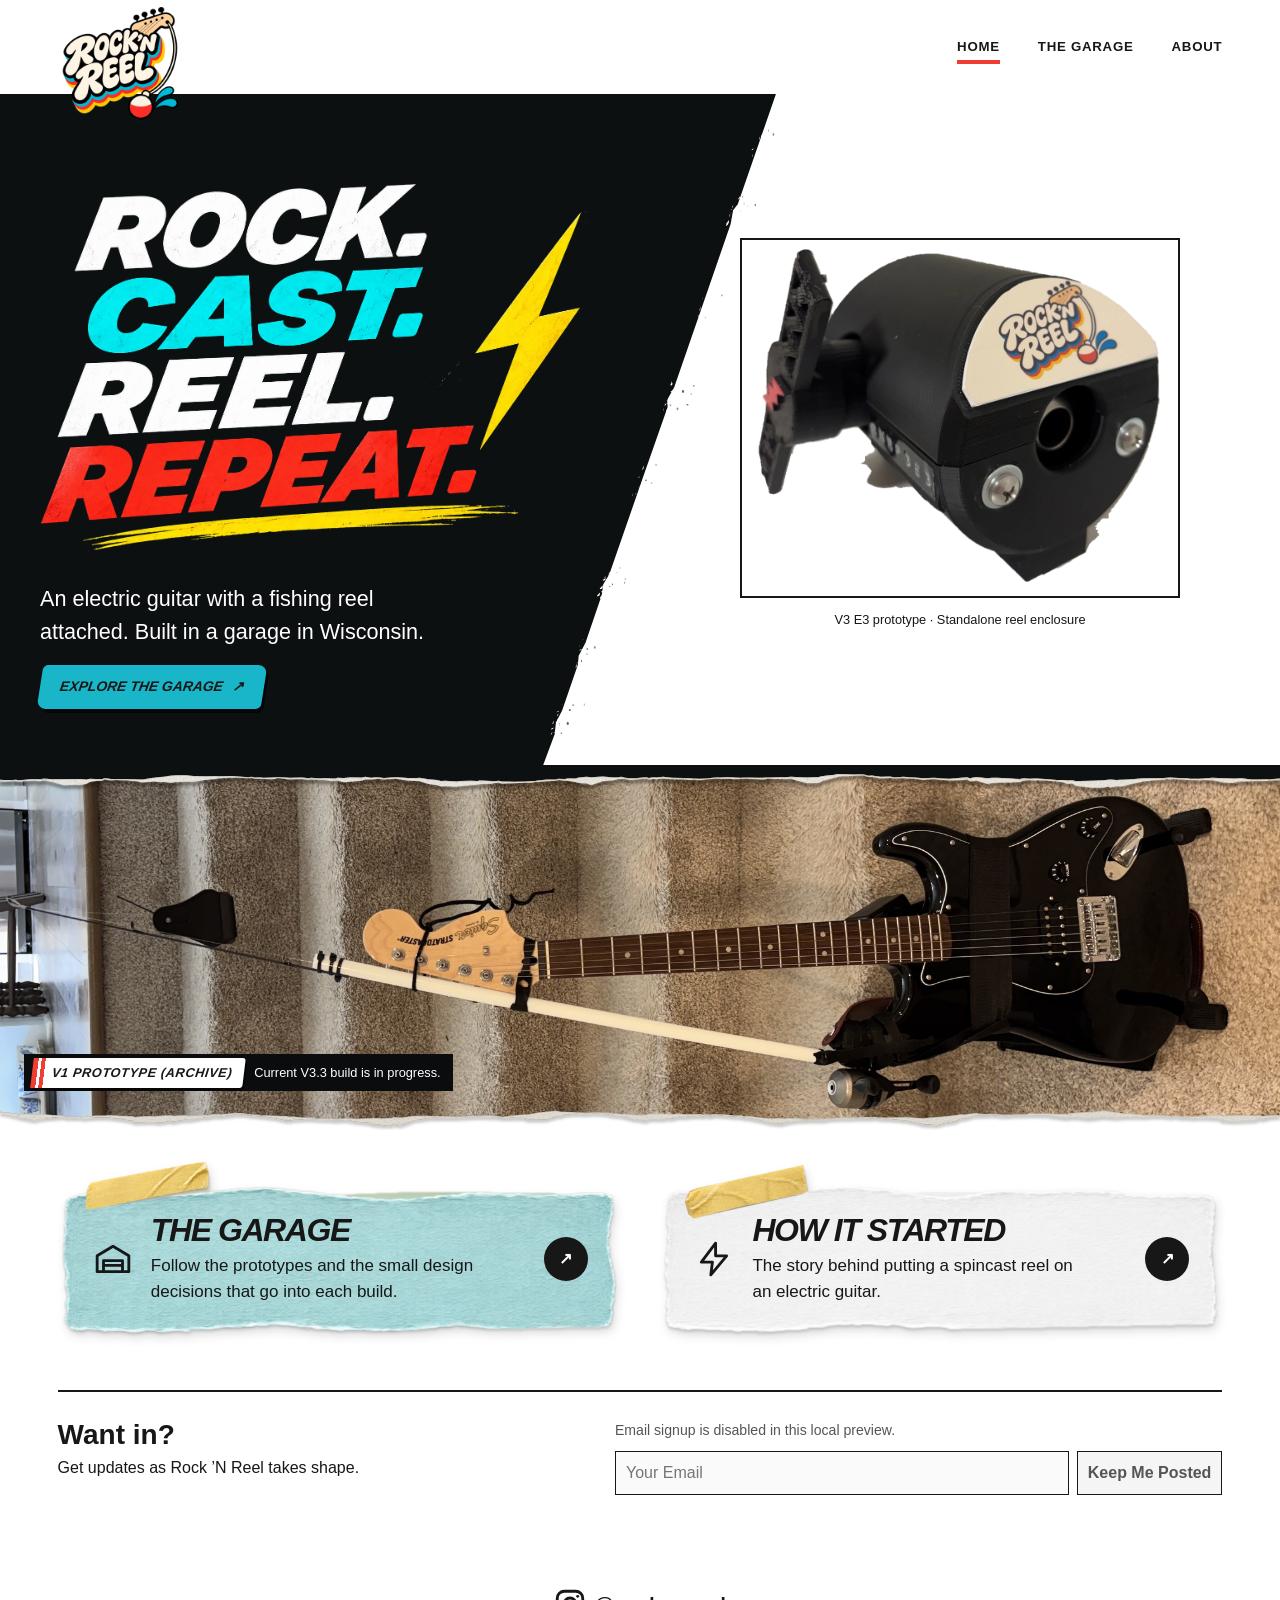
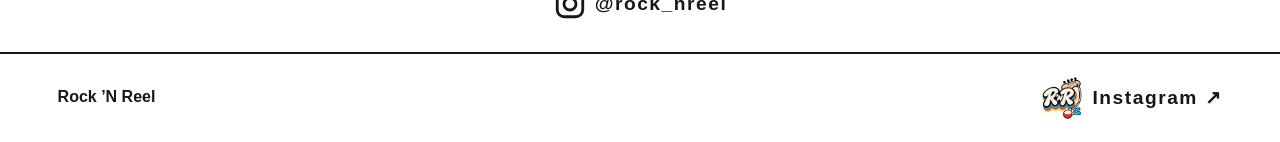
==== commit 695fda61: "Merge branch 'main' into feature/site-refresh" ====
--- a/index.html
+++ b/index.html
@@ -100,6 +100,17 @@
         </form>
       </div>
     </section>
+
+    <footer class="social-footer">
+      <a class="instagram-link" href="https://www.instagram.com/rock_nreel/" target="_blank" rel="noopener noreferrer" aria-label="Follow Rock ’N Reel on Instagram at @rock_nreel">
+        <svg class="instagram-icon" viewBox="0 0 24 24" aria-hidden="true">
+          <rect x="3" y="3" width="18" height="18" rx="5"></rect>
+          <circle cx="12" cy="12" r="4.25"></circle>
+          <circle class="instagram-icon-dot" cx="17.4" cy="6.6" r="1"></circle>
+        </svg>
+        <span>@rock_nreel</span>
+      </a>
+    </footer>
   </main>
   <footer class="site-footer"><div class="frame footer-inner">
     <span>Rock ’N Reel</span>
--- a/style.css
+++ b/style.css
@@ -263,10 +263,118 @@
   border-radius: 50%;
   background: linear-gradient(135deg, #ffe28a, var(--yellow) 54%, #e9ac26);
 }
-.home .reel-stage img {
-  width: 83%;
-  height: 75%;
-  min-height: 0;
+
+.signup-form .formkit-submit[data-active] > span {
+  opacity: 0;
+}
+
+@keyframes signup-pulse {
+  from { opacity: 0.35; transform: scale(0.75); }
+  to { opacity: 1; transform: scale(1); }
+}
+
+.signup-form .formkit-submit:hover,
+.signup-form .formkit-submit:focus-visible {
+  border-color: var(--pure-white);
+  background: var(--pure-white);
+  color: var(--jet-black);
+  outline: none;
+}
+
+.signup-form .formkit-alert {
+  margin: 0 0 10px;
+  padding: 10px 12px;
+  border: 1px solid var(--rock-red);
+  color: var(--pure-white);
+  font-size: 0.86rem;
+  line-height: 1.35;
+  list-style: none;
+}
+
+.signup-form .formkit-alert:empty {
+  display: none;
+}
+
+.signup-form .formkit-alert-success {
+  border-color: var(--pure-white);
+}
+
+.signup-form .seva-custom-content {
+  padding: 12px;
+  color: var(--muted-white);
+  font-size: 0.86rem;
+  line-height: 1.45;
+  text-align: center;
+  white-space: pre-line;
+}
+
+.signup-form .formkit-powered-by-convertkit-container {
+  margin-top: 8px;
+}
+
+.signup-form .formkit-powered-by-convertkit {
+  color: rgba(255, 255, 255, 0.48);
+  font-size: 0.68rem;
+  text-decoration: none;
+}
+
+.signup-form .formkit-powered-by-convertkit:hover,
+.signup-form .formkit-powered-by-convertkit:focus-visible {
+  color: var(--pure-white);
+}
+
+.social-footer {
+  position: relative;
+  z-index: 1;
+  display: flex;
+  min-height: 80px;
+  align-items: center;
+  justify-content: center;
+  padding: 12px 24px 28px;
+}
+
+.instagram-link {
+  display: inline-flex;
+  align-items: center;
+  gap: 12px;
+  color: var(--pure-white);
+  font-size: clamp(1rem, 1.5vw, 1.2rem);
+  font-weight: 700;
+  letter-spacing: 0.08em;
+  text-decoration: none;
+  transition: color 160ms ease, transform 160ms ease;
+}
+
+.instagram-icon {
+  width: 34px;
+  height: 34px;
+  overflow: visible;
+  color: var(--rock-red);
+  fill: none;
+  stroke: currentColor;
+  stroke-width: 2;
+}
+
+.instagram-icon-dot {
+  fill: currentColor;
+  stroke: none;
+}
+
+.instagram-link:hover,
+.instagram-link:focus-visible {
+  color: var(--rock-red);
+  transform: translateY(-2px);
+}
+
+.visually-hidden {
+  position: absolute;
+  width: 1px;
+  height: 1px;
+  padding: 0;
+  margin: -1px;
+  overflow: hidden;
+  clip: rect(0, 0, 0, 0);
+  white-space: nowrap;
   border: 0;
   border-radius: 9px;
   object-fit: cover;
